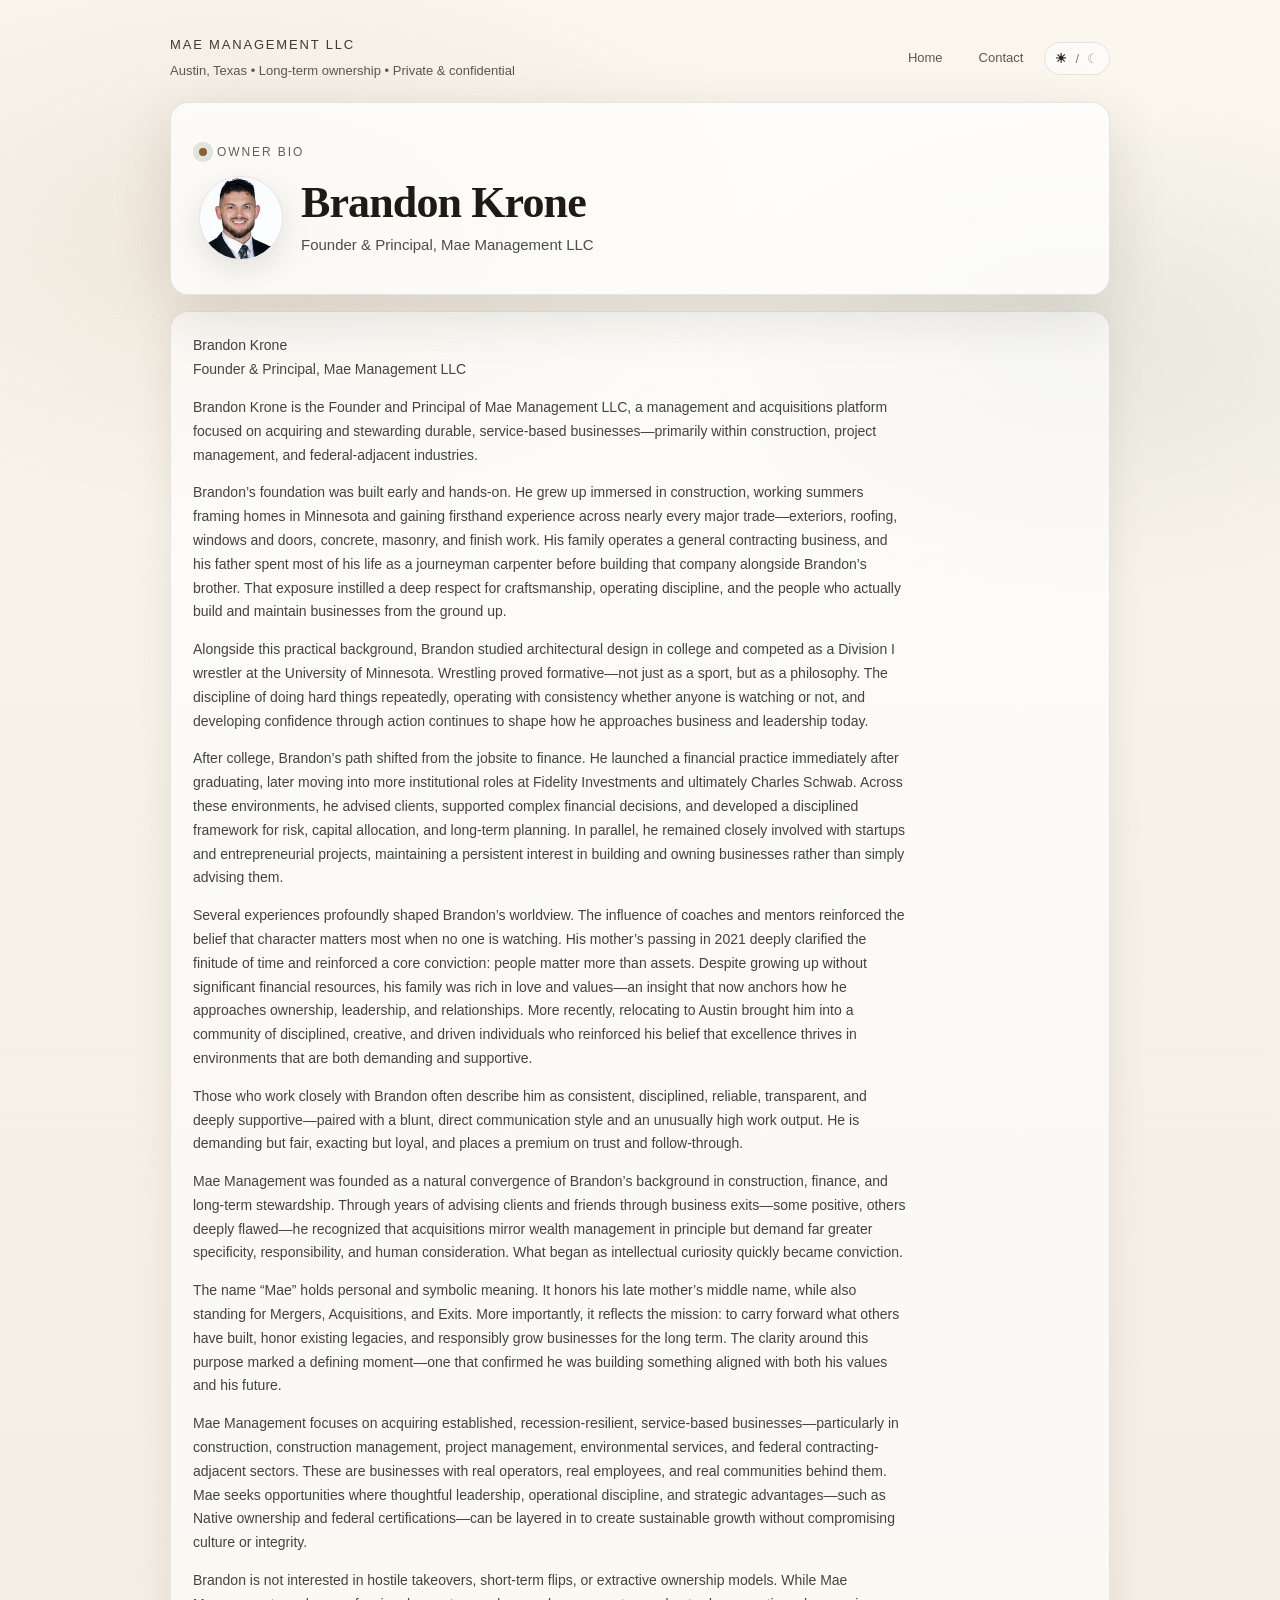
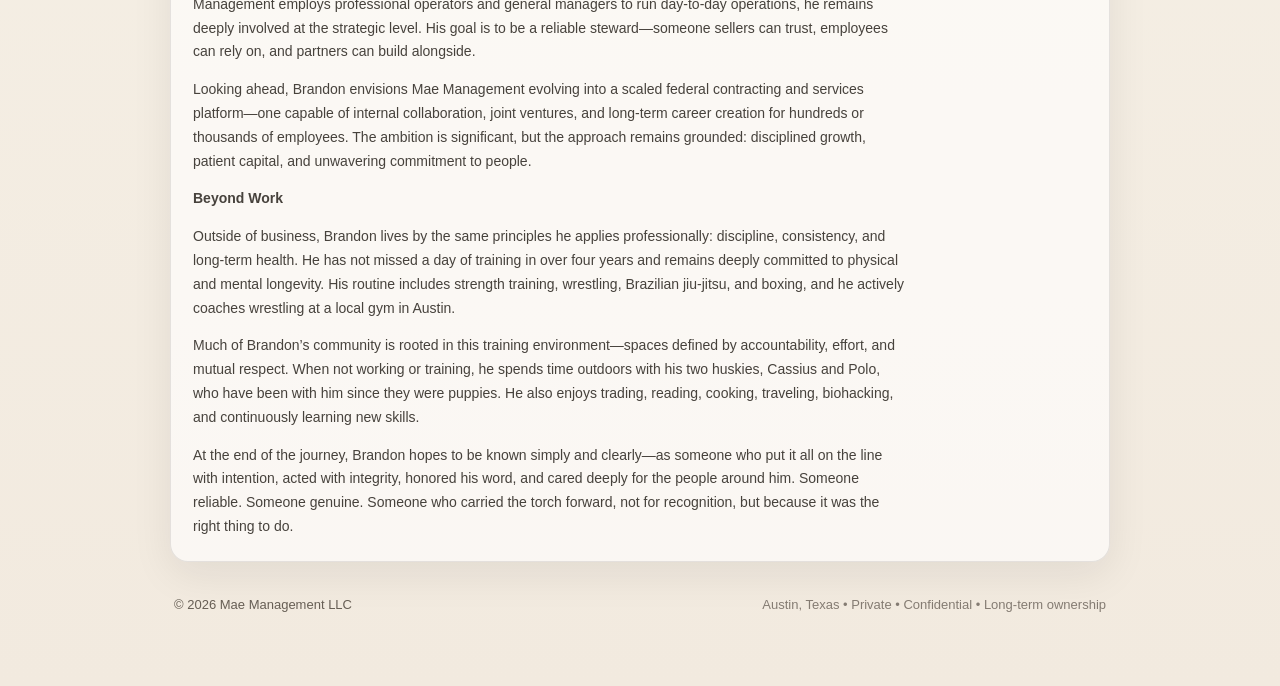
==== brandon-krone.html @ 358eb586 "Update brandon-krone.html" ====
<!DOCTYPE html>
<html lang="en" data-theme="light">
<head>
  <meta charset="UTF-8" />
  <meta name="viewport" content="width=device-width, initial-scale=1.0" />
  <title>Brandon Krone — Mae Management LLC</title>

  <style>
    :root{
      /* LIGHT (default) */
      --bg: #f6f1e7;           /* warm cream */
      --ink: #1f1a14;          /* deep brown-black */
      --muted: #5f564d;        /* taupe */
      --card: rgba(255,255,255,.74);
      --line: rgba(31,26,20,.10);
      --accent: #8b5e34;       /* clay */
      --accent2:#6b4b2a;       /* darker clay */
      --accent3:#4f6f5b;       /* sage */
      --shadow: 0 18px 60px rgba(31,26,20,.12);
      --radius: 18px;
      --max: 980px;

      --navHoverBg: rgba(255,255,255,.45);
      --btnBg: rgba(255,255,255,.55);
      --dotRing: rgba(79,111,91,.16);
      --heroTexture1: rgba(31,26,20,.06);
      --heroTexture2: rgba(31,26,20,.05);
      --bodyGradTop: #fbf7ef;
      --bodyGradBottom: #f2eadf;
    }

    /* DARK THEME */
    [data-theme="dark"]{
      --bg: #0f1110;
      --ink: rgba(245,240,232,.92);
      --muted: rgba(245,240,232,.70);

      --card: rgba(26,24,22,.78);
      --line: rgba(245,240,232,.14);

      --accent: #c28a56;
      --accent2:#b87a43;
      --accent3:#79a187;
      --shadow: 0 18px 70px rgba(0,0,0,.55);

      --navHoverBg: rgba(255,255,255,.06);
      --btnBg: rgba(255,255,255,.06);
      --dotRing: rgba(121,161,135,.16);

      --heroTexture1: rgba(245,240,232,.05);
      --heroTexture2: rgba(245,240,232,.04);

      --bodyGradTop: #121312;
      --bodyGradBottom: #0b0c0b;
    }

    *{ box-sizing:border-box; }
    html{ scroll-behavior:smooth; }

    body{
      margin:0;
      font-family: ui-serif, Georgia, "Times New Roman", Times, serif;
      color: var(--ink);
      background:
        radial-gradient(900px 500px at 20% 10%, rgba(139,94,52,.10), transparent 60%),
        radial-gradient(700px 420px at 85% 15%, rgba(79,111,91,.10), transparent 60%),
        radial-gradient(900px 520px at 50% 120%, rgba(31,26,20,.08), transparent 60%),
        linear-gradient(180deg, var(--bodyGradTop) 0%, var(--bg) 40%, var(--bodyGradBottom) 100%);
      line-height:1.7;
      -webkit-font-smoothing: antialiased;
      text-rendering: optimizeLegibility;
    }

    a{ color: var(--accent2); text-decoration:none; }
    a:hover{ text-decoration:underline; }

    .wrap{
      max-width: var(--max);
      margin: 0 auto;
      padding: 34px 20px 70px;
    }

    .topbar{
      display:flex;
      align-items:center;
      justify-content:space-between;
      gap:14px;
      flex-wrap:wrap;
      margin-bottom: 20px;
    }

    .mark{
      display:flex;
      flex-direction:column;
      gap:4px;
    }

    .mark .name{
      font-family: ui-sans-serif, -apple-system, BlinkMacSystemFont, "Segoe UI", Roboto, Arial, sans-serif;
      font-size: 13px;
      letter-spacing: .14em;
      text-transform: uppercase;
      color: rgba(31,26,20,.85);
    }
    [data-theme="dark"] .mark .name{
      color: rgba(245,240,232,.88);
    }

    .mark .sub{
      font-family: ui-sans-serif, -apple-system, BlinkMacSystemFont, "Segoe UI", Roboto, Arial, sans-serif;
      font-size: 13px;
      color: var(--muted);
    }

    .rightControls{
      display:flex;
      align-items:center;
      gap:10px;
      flex-wrap:wrap;
    }

    nav{
      display:flex;
      gap:14px;
      flex-wrap:wrap;
      font-family: ui-sans-serif, -apple-system, BlinkMacSystemFont, "Segoe UI", Roboto, Arial, sans-serif;
      font-size: 13px;
      color: var(--muted);
    }
    nav a{
      color: var(--muted);
      padding: 8px 10px;
      border-radius: 999px;
      border: 1px solid transparent;
    }
    nav a:hover{
      color: var(--ink);
      border-color: var(--line);
      text-decoration:none;
      background: var(--navHoverBg);
    }

    .themeToggle{
      font-family: ui-sans-serif, -apple-system, BlinkMacSystemFont, "Segoe UI", Roboto, Arial, sans-serif;
      display:inline-flex;
      align-items:center;
      justify-content:center;
      gap:8px;
      padding: 8px 10px;
      border-radius: 999px;
      border: 1px solid var(--line);
      background: var(--btnBg);
      color: var(--ink);
      font-size: 13px;
      cursor: pointer;
      user-select:none;
    }
    .themeToggle:hover{
      border-color: rgba(79,111,91,.35);
      text-decoration:none;
    }
    .themeToggle span{ transition: opacity .15s ease, font-weight .15s ease; }
    .themeToggle .active{ opacity:.95; font-weight:700; }
    .themeToggle .inactive{ opacity:.35; font-weight:400; }

    .hero{
      border: 1px solid var(--line);
      border-radius: var(--radius);
      background: var(--card);
      box-shadow: var(--shadow);
      padding: 34px 28px;
      position:relative;
      overflow:hidden;
    }

    .hero:before{
      content:"";
      position:absolute;
      inset:-2px;
      background:
        radial-gradient(2px 2px at 10% 20%, rgba(31,26,20,.06) 40%, transparent 41%),
        radial-gradient(2px 2px at 30% 70%, rgba(31,26,20,.05) 40%, transparent 41%),
        radial-gradient(2px 2px at 65% 30%, rgba(31,26,20,.05) 40%, transparent 41%),
        radial-gradient(2px 2px at 85% 60%, rgba(31,26,20,.05) 40%, transparent 41%);
      opacity:.65;
      pointer-events:none;
    }
    [data-theme="dark"] .hero:before{
      background:
        radial-gradient(2px 2px at 10% 20%, rgba(245,240,232,.05) 40%, transparent 41%),
        radial-gradient(2px 2px at 30% 70%, rgba(245,240,232,.04) 40%, transparent 41%),
        radial-gradient(2px 2px at 65% 30%, rgba(245,240,232,.04) 40%, transparent 41%),
        radial-gradient(2px 2px at 85% 60%, rgba(245,240,232,.04) 40%, transparent 41%);
    }

    .kicker{
      position:relative;
      display:inline-flex;
      align-items:center;
      gap:10px;
      font-family: ui-sans-serif, -apple-system, BlinkMacSystemFont, "Segoe UI", Roboto, Arial, sans-serif;
      font-size: 12px;
      letter-spacing: .16em;
      text-transform: uppercase;
      color: rgba(95,86,77,.95);
      margin-bottom: 14px;
    }
    [data-theme="dark"] .kicker{ color: rgba(245,240,232,.72); }

    .dot{
      width: 8px; height: 8px;
      border-radius: 50%;
      background: var(--accent);
      box-shadow: 0 0 0 6px var(--dotRing);
    }

    h1{
      position:relative;
      margin: 0 0 10px;
      font-size: clamp(30px, 3.6vw, 44px);
      line-height: 1.08;
      letter-spacing: -0.02em;
    }

    .lead{
      position:relative;
      margin: 0;
      font-family: ui-sans-serif, -apple-system, BlinkMacSystemFont, "Segoe UI", Roboto, Arial, sans-serif;
      color: rgba(31,26,20,.78);
      font-size: 15px;
      max-width: 88ch;
    }
    [data-theme="dark"] .lead{ color: rgba(245,240,232,.78); }

    .content{
      margin-top: 16px;
      border: 1px solid var(--line);
      border-radius: var(--radius);
      background: rgba(255,255,255,.62);
      box-shadow: 0 12px 40px rgba(31,26,20,.08);
      padding: 22px;
    }
    [data-theme="dark"] .content{
      background: rgba(26,24,22,.70);
      box-shadow: 0 12px 44px rgba(0,0,0,.40);
    }

    .content p{
      margin: 0 0 14px;
      font-family: ui-sans-serif, -apple-system, BlinkMacSystemFont, "Segoe UI", Roboto, Arial, sans-serif;
      color: rgba(31,26,20,.82);
      font-size: 14px;
      max-width: 92ch;
    }
    [data-theme="dark"] .content p{ color: rgba(245,240,232,.82); }
    .content p:last-child{ margin-bottom: 0; }

    footer{
      margin-top: 18px;
      padding: 14px 4px 0;
      display:flex;
      justify-content:space-between;
      gap:12px;
      flex-wrap:wrap;
      font-family: ui-sans-serif, -apple-system, BlinkMacSystemFont, "Segoe UI", Roboto, Arial, sans-serif;
      font-size: 13px;
      color: rgba(95,86,77,.95);
    }
    [data-theme="dark"] footer{ color: rgba(245,240,232,.70); }
    .fine{ color: rgba(95,86,77,.75); }
    [data-theme="dark"] .fine{ color: rgba(245,240,232,.55); }
  </style>
</head>

<body>
  <div class="wrap">

    <div class="topbar">
      <div class="mark">
        <div class="name">Mae Management LLC</div>
        <div class="sub">Austin, Texas • Long-term ownership • Private & confidential</div>
      </div>

      <div class="rightControls">
        <nav>
          <a href="index.html">Home</a>
          <a href="index.html#contact">Contact</a>
        </nav>

        <button class="themeToggle" type="button" onclick="toggleTheme()" aria-label="Toggle day and night mode">
          <span id="iconLight">☀︎</span>
          <span style="opacity:.55;">/</span>
          <span id="iconDark">☾</span>
        </button>
      </div>
    </div>

    <section class="hero">
      <div class="kicker"><span class="dot"></span> Owner bio</div>

      <div style="position:relative; display:flex; gap:18px; align-items:center; flex-wrap:wrap;">
        <img
          src="1e3a8cb2bf922aa1b9f3f852b8ec0b2c32a469580d44b8798b9c80ca31c502ff.jpeg"
          alt="Brandon Krone"
          style="
            width:84px;
            height:84px;
            border-radius:50%;
            object-fit:cover;
            border: 1px solid var(--line);
            box-shadow: 0 10px 30px rgba(31,26,20,.10);
            flex-shrink:0;
          "
        />

        <div style="min-width:220px;">
          <h1 style="margin:0 0 6px;">Brandon Krone</h1>
          <p class="lead" style="margin:0;">Founder & Principal, Mae Management LLC</p>
        </div>
      </div>
    </section>

    <section class="content">
      <!-- EXACT TEXT BELOW (no rewrites) -->
      <p>Brandon Krone<br/>
      Founder & Principal, Mae Management LLC</p>

      <p>Brandon Krone is the Founder and Principal of Mae Management LLC, a management and acquisitions platform focused on acquiring and stewarding durable, service-based businesses—primarily within construction, project management, and federal-adjacent industries.</p>

      <p>Brandon’s foundation was built early and hands-on. He grew up immersed in construction, working summers framing homes in Minnesota and gaining firsthand experience across nearly every major trade—exteriors, roofing, windows and doors, concrete, masonry, and finish work. His family operates a general contracting business, and his father spent most of his life as a journeyman carpenter before building that company alongside Brandon’s brother. That exposure instilled a deep respect for craftsmanship, operating discipline, and the people who actually build and maintain businesses from the ground up.</p>

      <p>Alongside this practical background, Brandon studied architectural design in college and competed as a Division I wrestler at the University of Minnesota. Wrestling proved formative—not just as a sport, but as a philosophy. The discipline of doing hard things repeatedly, operating with consistency whether anyone is watching or not, and developing confidence through action continues to shape how he approaches business and leadership today.</p>

      <p>After college, Brandon’s path shifted from the jobsite to finance. He launched a financial practice immediately after graduating, later moving into more institutional roles at Fidelity Investments and ultimately Charles Schwab. Across these environments, he advised clients, supported complex financial decisions, and developed a disciplined framework for risk, capital allocation, and long-term planning. In parallel, he remained closely involved with startups and entrepreneurial projects, maintaining a persistent interest in building and owning businesses rather than simply advising them.</p>

      <p>Several experiences profoundly shaped Brandon’s worldview. The influence of coaches and mentors reinforced the belief that character matters most when no one is watching. His mother’s passing in 2021 deeply clarified the finitude of time and reinforced a core conviction: people matter more than assets. Despite growing up without significant financial resources, his family was rich in love and values—an insight that now anchors how he approaches ownership, leadership, and relationships. More recently, relocating to Austin brought him into a community of disciplined, creative, and driven individuals who reinforced his belief that excellence thrives in environments that are both demanding and supportive.</p>

      <p>Those who work closely with Brandon often describe him as consistent, disciplined, reliable, transparent, and deeply supportive—paired with a blunt, direct communication style and an unusually high work output. He is demanding but fair, exacting but loyal, and places a premium on trust and follow-through.</p>

      <p>Mae Management was founded as a natural convergence of Brandon’s background in construction, finance, and long-term stewardship. Through years of advising clients and friends through business exits—some positive, others deeply flawed—he recognized that acquisitions mirror wealth management in principle but demand far greater specificity, responsibility, and human consideration. What began as intellectual curiosity quickly became conviction.</p>

      <p>The name “Mae” holds personal and symbolic meaning. It honors his late mother’s middle name, while also standing for Mergers, Acquisitions, and Exits. More importantly, it reflects the mission: to carry forward what others have built, honor existing legacies, and responsibly grow businesses for the long term. The clarity around this purpose marked a defining moment—one that confirmed he was building something aligned with both his values and his future.</p>

      <p>Mae Management focuses on acquiring established, recession-resilient, service-based businesses—particularly in construction, construction management, project management, environmental services, and federal contracting-adjacent sectors. These are businesses with real operators, real employees, and real communities behind them. Mae seeks opportunities where thoughtful leadership, operational discipline, and strategic advantages—such as Native ownership and federal certifications—can be layered in to create sustainable growth without compromising culture or integrity.</p>

      <p>Brandon is not interested in hostile takeovers, short-term flips, or extractive ownership models. While Mae Management employs professional operators and general managers to run day-to-day operations, he remains deeply involved at the strategic level. His goal is to be a reliable steward—someone sellers can trust, employees can rely on, and partners can build alongside.</p>

      <p>Looking ahead, Brandon envisions Mae Management evolving into a scaled federal contracting and services platform—one capable of internal collaboration, joint ventures, and long-term career creation for hundreds or thousands of employees. The ambition is significant, but the approach remains grounded: disciplined growth, patient capital, and unwavering commitment to people.</p>

      <p><strong>Beyond Work</strong></p>

      <p>Outside of business, Brandon lives by the same principles he applies professionally: discipline, consistency, and long-term health. He has not missed a day of training in over four years and remains deeply committed to physical and mental longevity. His routine includes strength training, wrestling, Brazilian jiu-jitsu, and boxing, and he actively coaches wrestling at a local gym in Austin.</p>

      <p>Much of Brandon’s community is rooted in this training environment—spaces defined by accountability, effort, and mutual respect. When not working or training, he spends time outdoors with his two huskies, Cassius and Polo, who have been with him since they were puppies. He also enjoys trading, reading, cooking, traveling, biohacking, and continuously learning new skills.</p>

      <p>At the end of the journey, Brandon hopes to be known simply and clearly—as someone who put it all on the line with intention, acted with integrity, honored his word, and cared deeply for the people around him. Someone reliable. Someone genuine. Someone who carried the torch forward, not for recognition, but because it was the right thing to do.</p>
      <!-- END EXACT TEXT -->
    </section>

    <footer>
      <div>© <span id="year"></span> Mae Management LLC</div>
      <div class="fine">Austin, Texas • Private • Confidential • Long-term ownership</div>
    </footer>

  </div>

  <script>
    document.getElementById("year").textContent = new Date().getFullYear();

    const root = document.documentElement;
    const iconLight = document.getElementById("iconLight");
    const iconDark  = document.getElementById("iconDark");

    function setActiveIcons(theme){
      if(theme === "dark"){
        iconDark.className = "active";
        iconLight.className = "inactive";
      } else {
        iconLight.className = "active";
        iconDark.className = "inactive";
      }
    }

    function applyTheme(theme){
      root.setAttribute("data-theme", theme);
      setActiveIcons(theme);
    }

    function toggleTheme(){
      const current = root.getAttribute("data-theme") || "light";
      const next = (current === "dark") ? "light" : "dark";
      applyTheme(next);
      localStorage.setItem("theme", next);
    }

    (function initTheme(){
      const saved = localStorage.getItem("theme");
      if (saved){
        applyTheme(saved);
        return;
      }
      const prefersDark = window.matchMedia &&
        window.matchMedia("(prefers-color-scheme: dark)").matches;
      applyTheme(prefersDark ? "dark" : "light");
    })();
  </script>
</body>
</html>
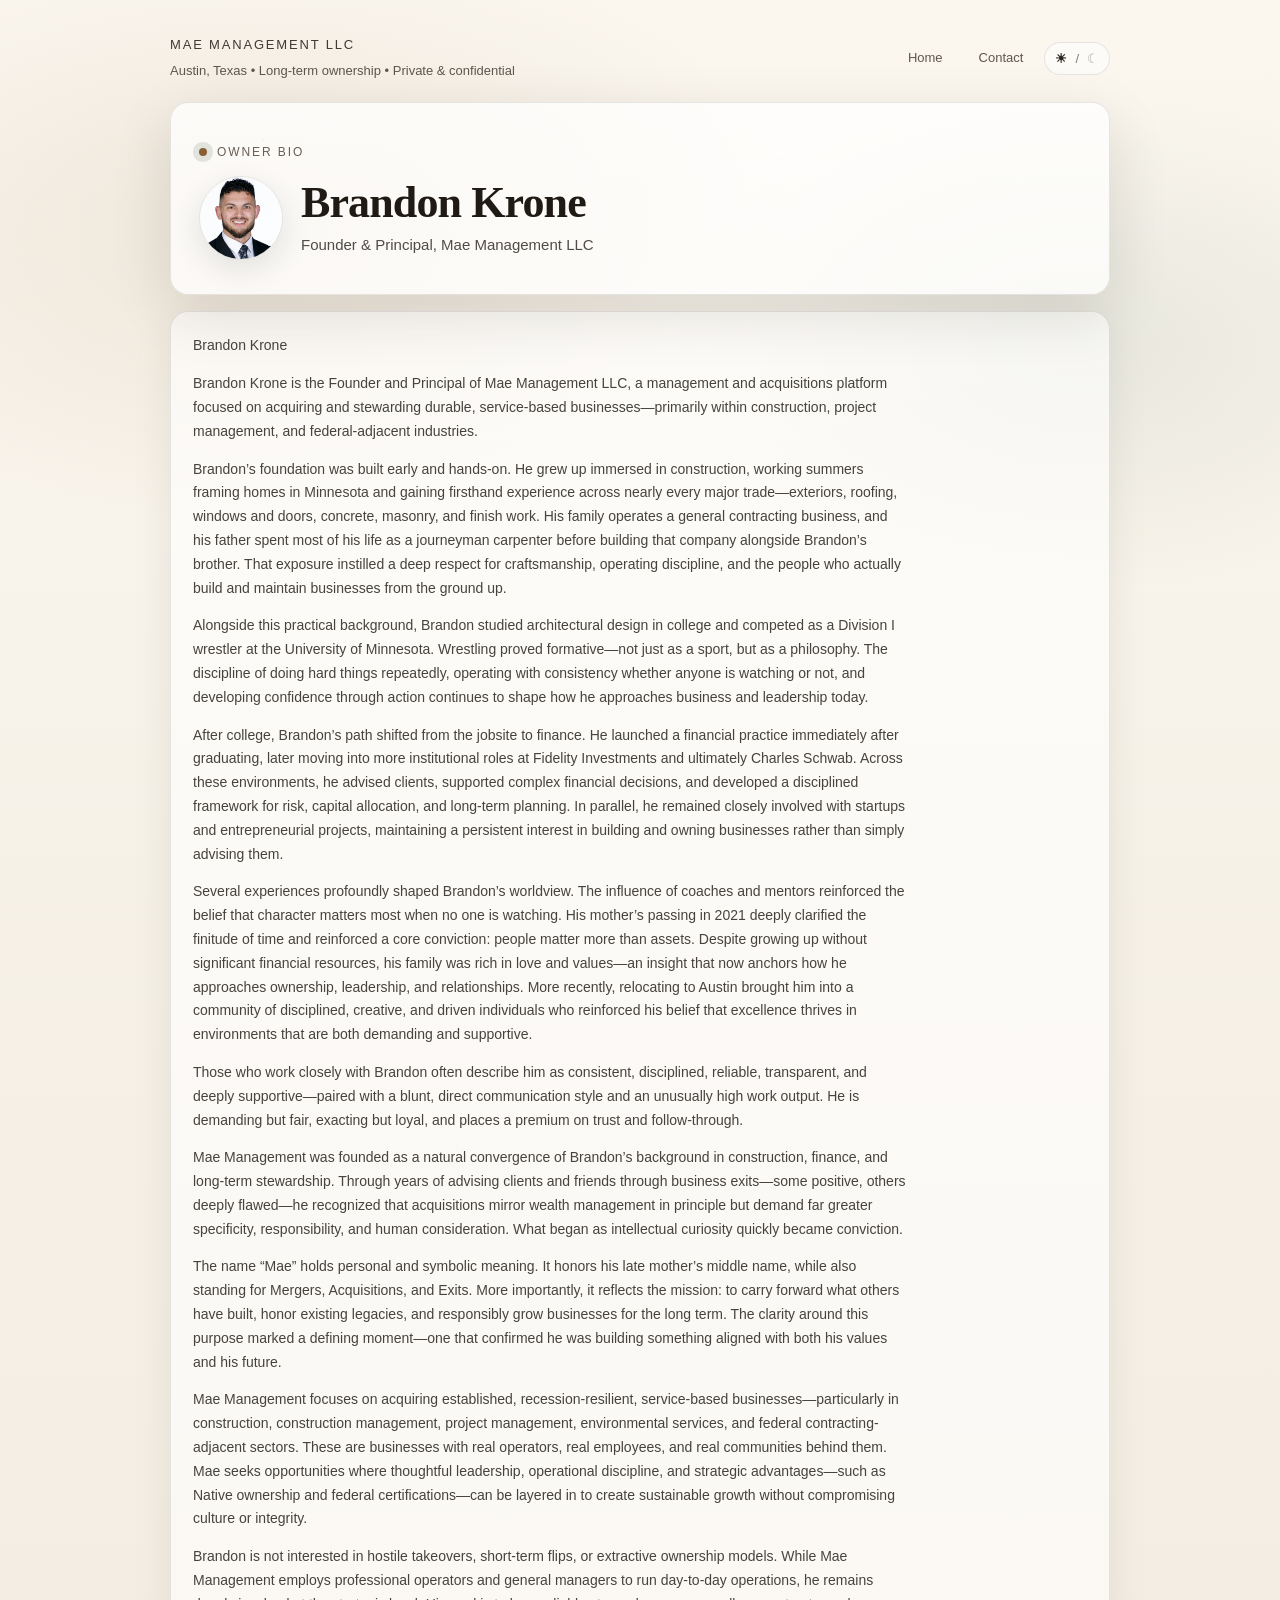
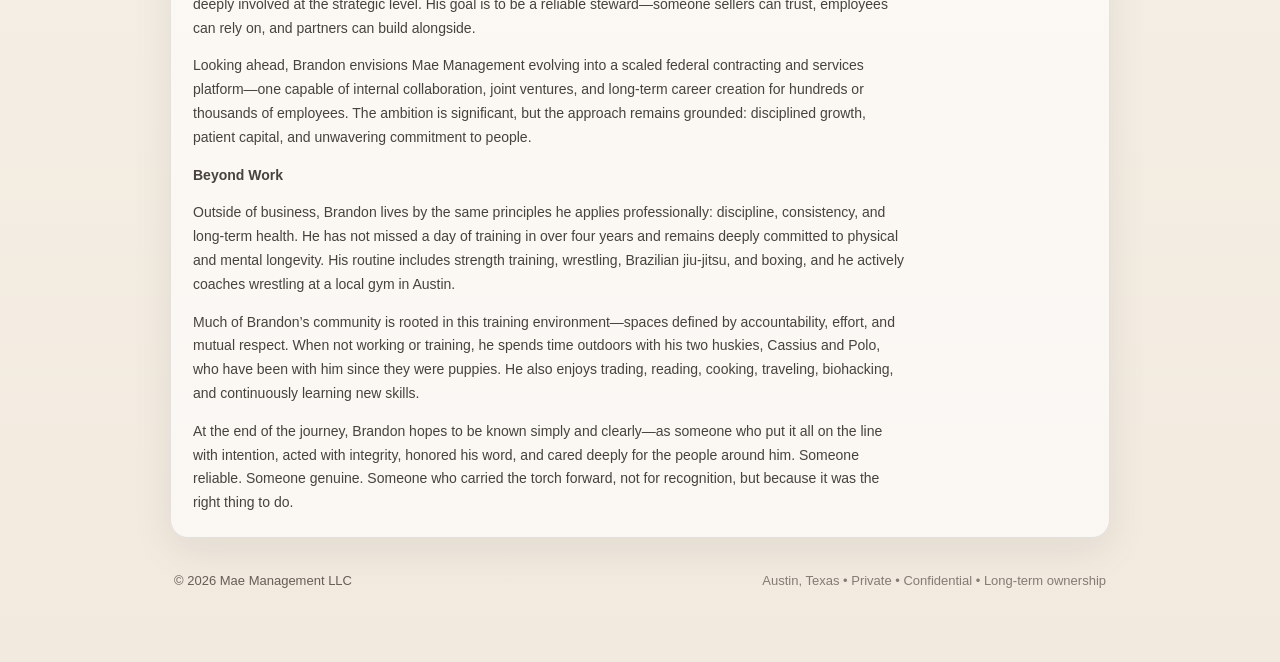
==== commit 7b19f335: "Update brandon-krone.html" ====
--- a/brandon-krone.html
+++ b/brandon-krone.html
@@ -323,7 +323,6 @@
     <section class="content">
       <!-- EXACT TEXT BELOW (no rewrites) -->
       <p>Brandon Krone<br/>
-      Founder & Principal, Mae Management LLC</p>
 
       <p>Brandon Krone is the Founder and Principal of Mae Management LLC, a management and acquisitions platform focused on acquiring and stewarding durable, service-based businesses—primarily within construction, project management, and federal-adjacent industries.</p>
 
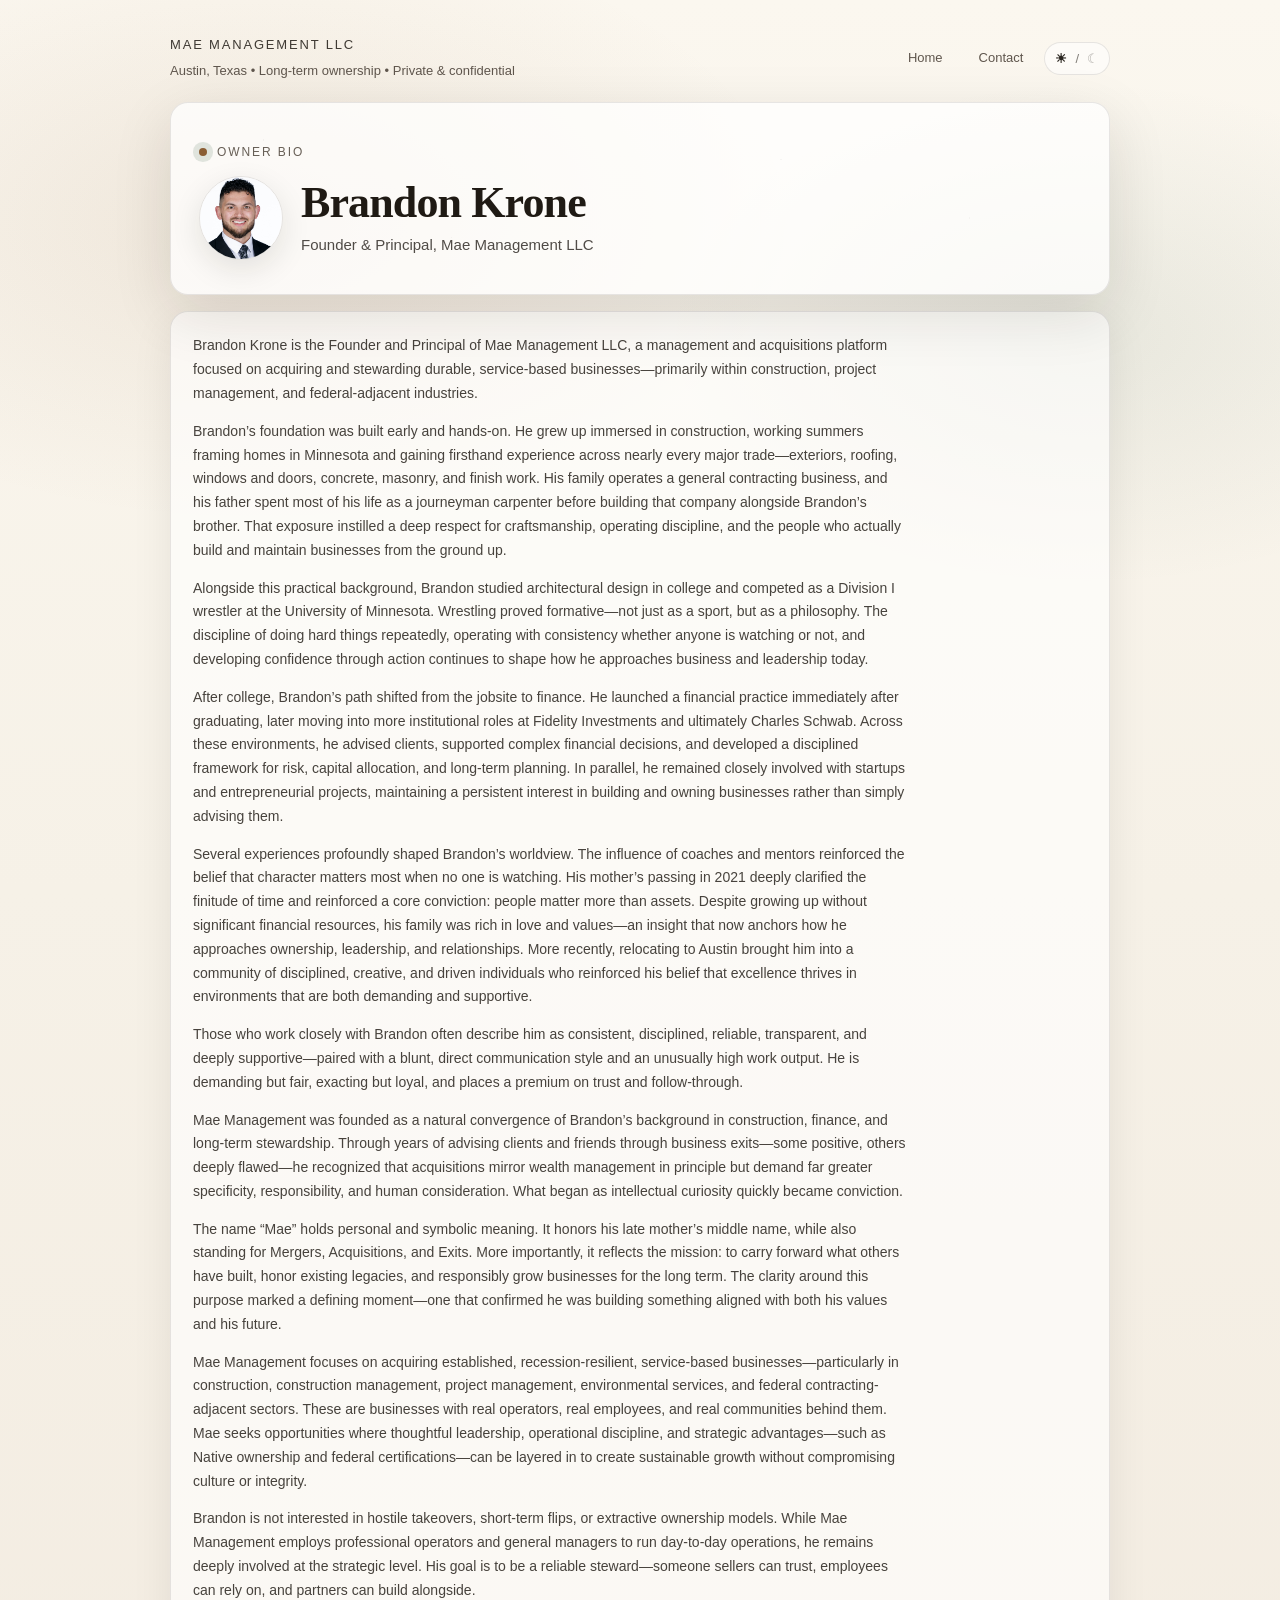
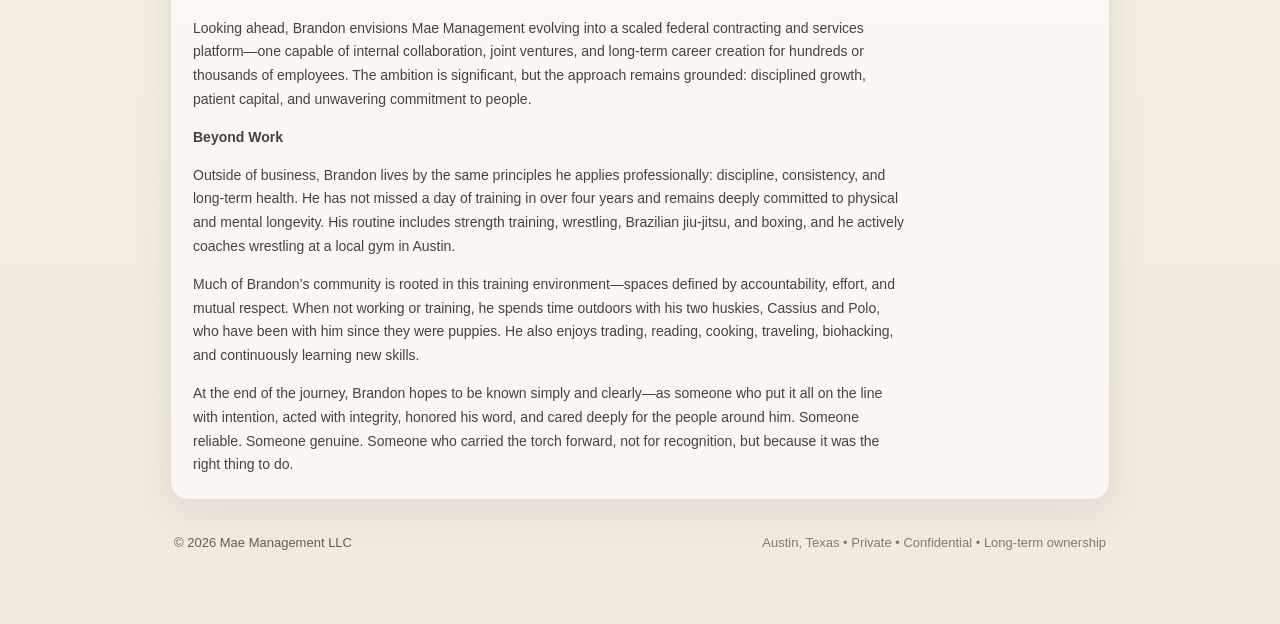
==== commit 97653596: "Update brandon-krone.html" ====
--- a/brandon-krone.html
+++ b/brandon-krone.html
@@ -322,8 +322,6 @@
 
     <section class="content">
       <!-- EXACT TEXT BELOW (no rewrites) -->
-      <p>Brandon Krone<br/>
-
       <p>Brandon Krone is the Founder and Principal of Mae Management LLC, a management and acquisitions platform focused on acquiring and stewarding durable, service-based businesses—primarily within construction, project management, and federal-adjacent industries.</p>
 
       <p>Brandon’s foundation was built early and hands-on. He grew up immersed in construction, working summers framing homes in Minnesota and gaining firsthand experience across nearly every major trade—exteriors, roofing, windows and doors, concrete, masonry, and finish work. His family operates a general contracting business, and his father spent most of his life as a journeyman carpenter before building that company alongside Brandon’s brother. That exposure instilled a deep respect for craftsmanship, operating discipline, and the people who actually build and maintain businesses from the ground up.</p>
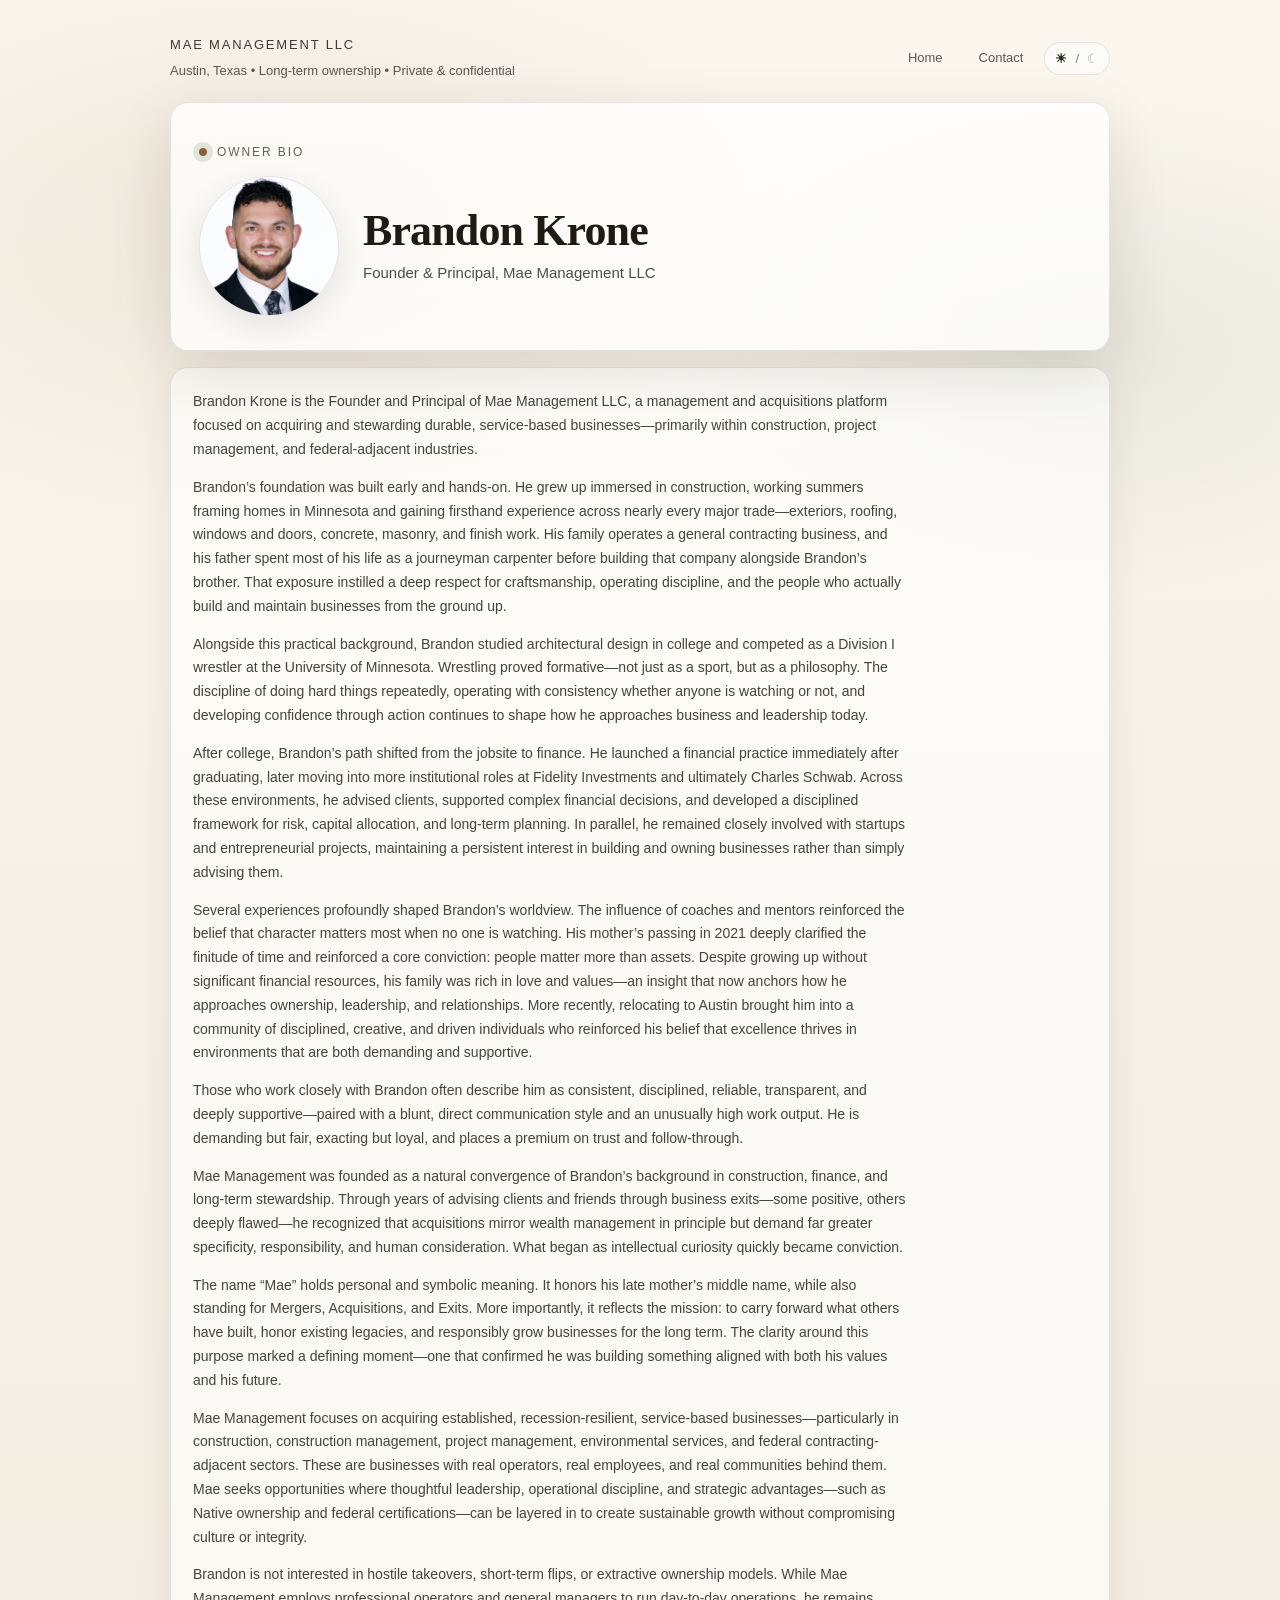
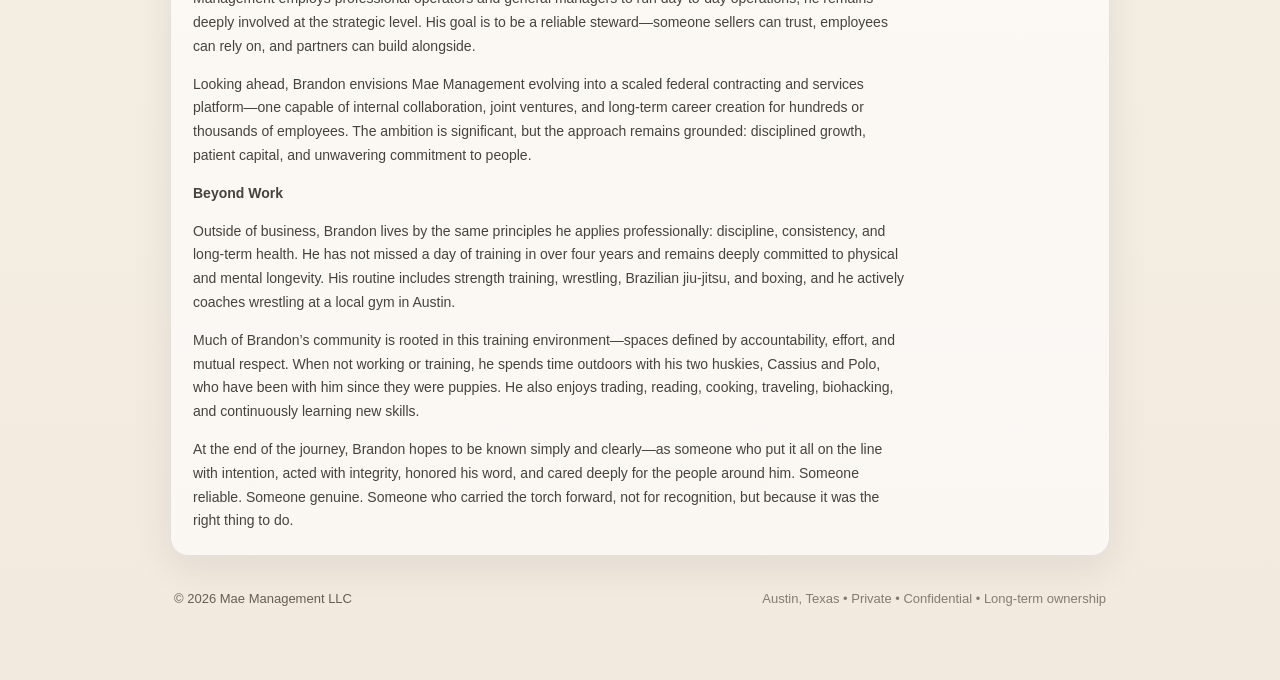
==== commit 417692d2: "Update brandon-krone.html" ====
--- a/brandon-krone.html
+++ b/brandon-krone.html
@@ -298,13 +298,13 @@
     <section class="hero">
       <div class="kicker"><span class="dot"></span> Owner bio</div>
 
-      <div style="position:relative; display:flex; gap:18px; align-items:center; flex-wrap:wrap;">
+      <div style="position:relative; display:flex; gap:24px; align-items:center; flex-wrap:wrap;">
         <img
           src="1e3a8cb2bf922aa1b9f3f852b8ec0b2c32a469580d44b8798b9c80ca31c502ff.jpeg"
           alt="Brandon Krone"
           style="
-            width:84px;
-            height:84px;
+               width:140px;
+    height:140px;
             border-radius:50%;
             object-fit:cover;
             border: 1px solid var(--line);
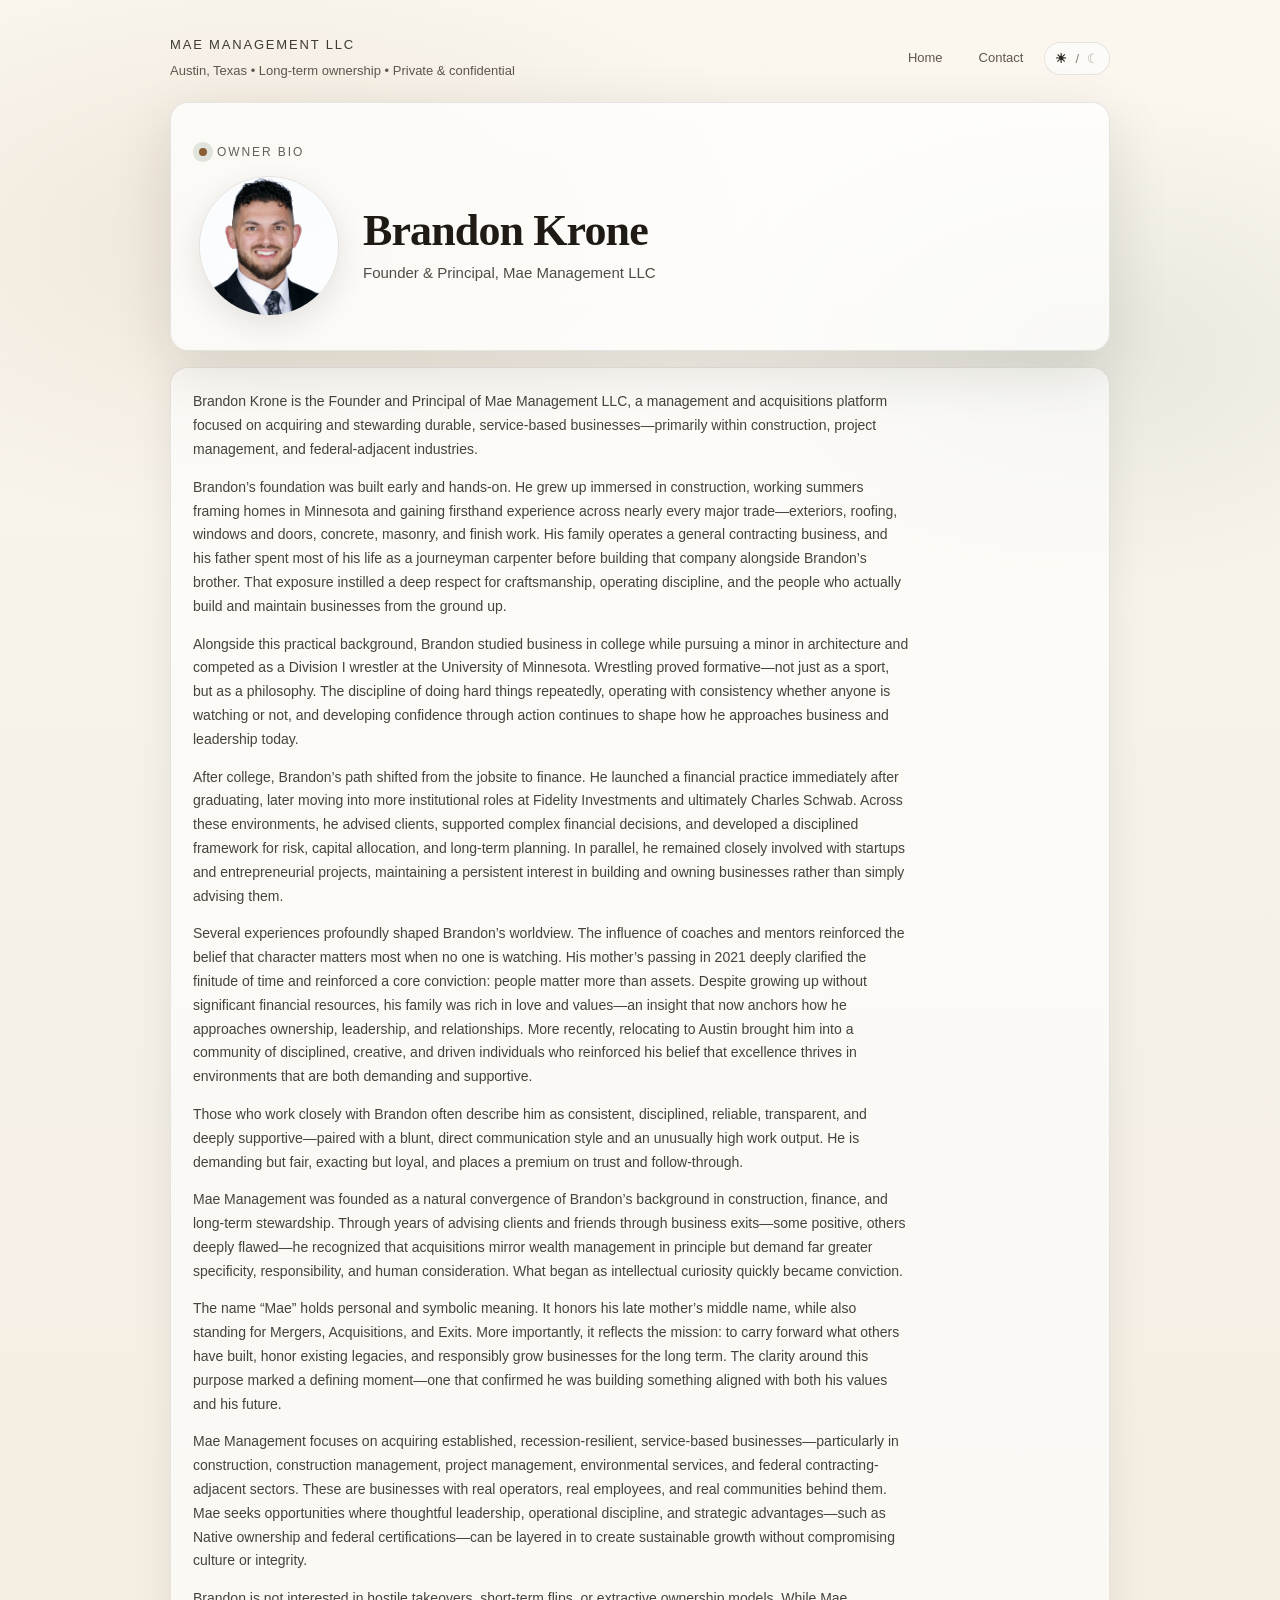
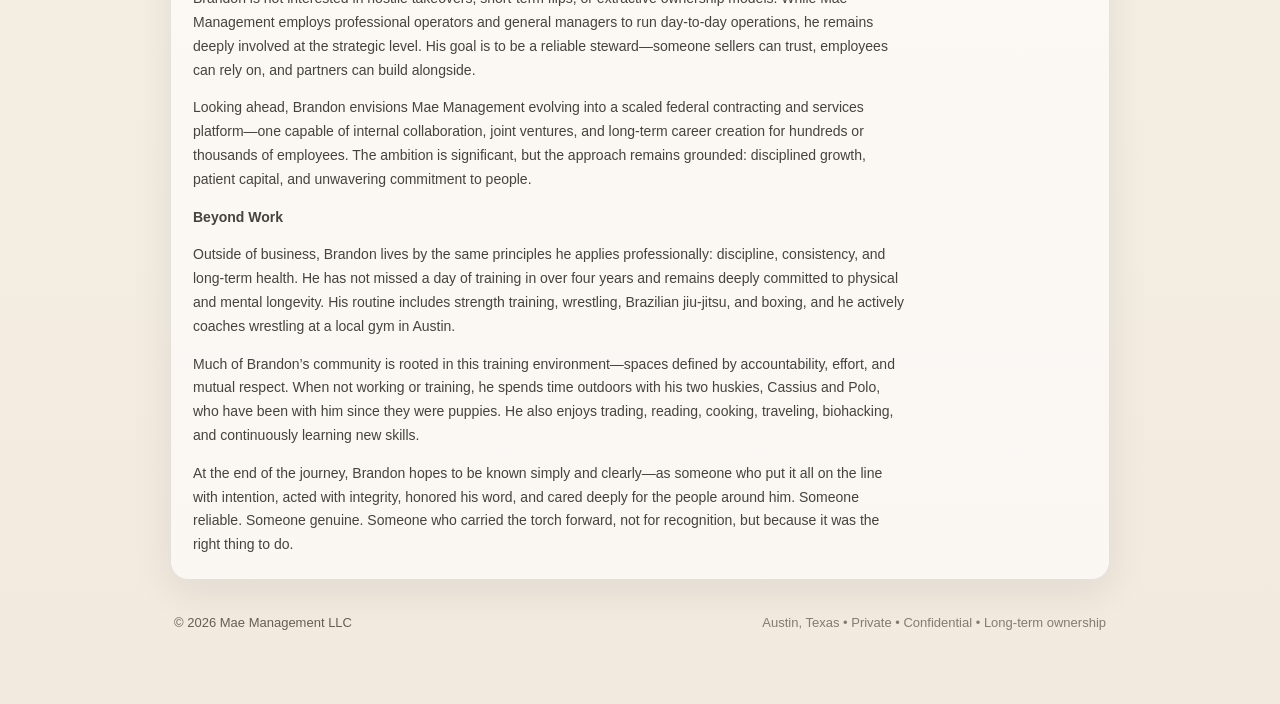
==== commit a1cf8b2b: "Update brandon-krone.html" ====
--- a/brandon-krone.html
+++ b/brandon-krone.html
@@ -326,7 +326,7 @@
 
       <p>Brandon’s foundation was built early and hands-on. He grew up immersed in construction, working summers framing homes in Minnesota and gaining firsthand experience across nearly every major trade—exteriors, roofing, windows and doors, concrete, masonry, and finish work. His family operates a general contracting business, and his father spent most of his life as a journeyman carpenter before building that company alongside Brandon’s brother. That exposure instilled a deep respect for craftsmanship, operating discipline, and the people who actually build and maintain businesses from the ground up.</p>
 
-      <p>Alongside this practical background, Brandon studied architectural design in college and competed as a Division I wrestler at the University of Minnesota. Wrestling proved formative—not just as a sport, but as a philosophy. The discipline of doing hard things repeatedly, operating with consistency whether anyone is watching or not, and developing confidence through action continues to shape how he approaches business and leadership today.</p>
+      <p>Alongside this practical background, Brandon studied business in college while pursuing a minor in architecture and competed as a Division I wrestler at the University of Minnesota. Wrestling proved formative—not just as a sport, but as a philosophy. The discipline of doing hard things repeatedly, operating with consistency whether anyone is watching or not, and developing confidence through action continues to shape how he approaches business and leadership today.</p>
 
       <p>After college, Brandon’s path shifted from the jobsite to finance. He launched a financial practice immediately after graduating, later moving into more institutional roles at Fidelity Investments and ultimately Charles Schwab. Across these environments, he advised clients, supported complex financial decisions, and developed a disciplined framework for risk, capital allocation, and long-term planning. In parallel, he remained closely involved with startups and entrepreneurial projects, maintaining a persistent interest in building and owning businesses rather than simply advising them.</p>
 
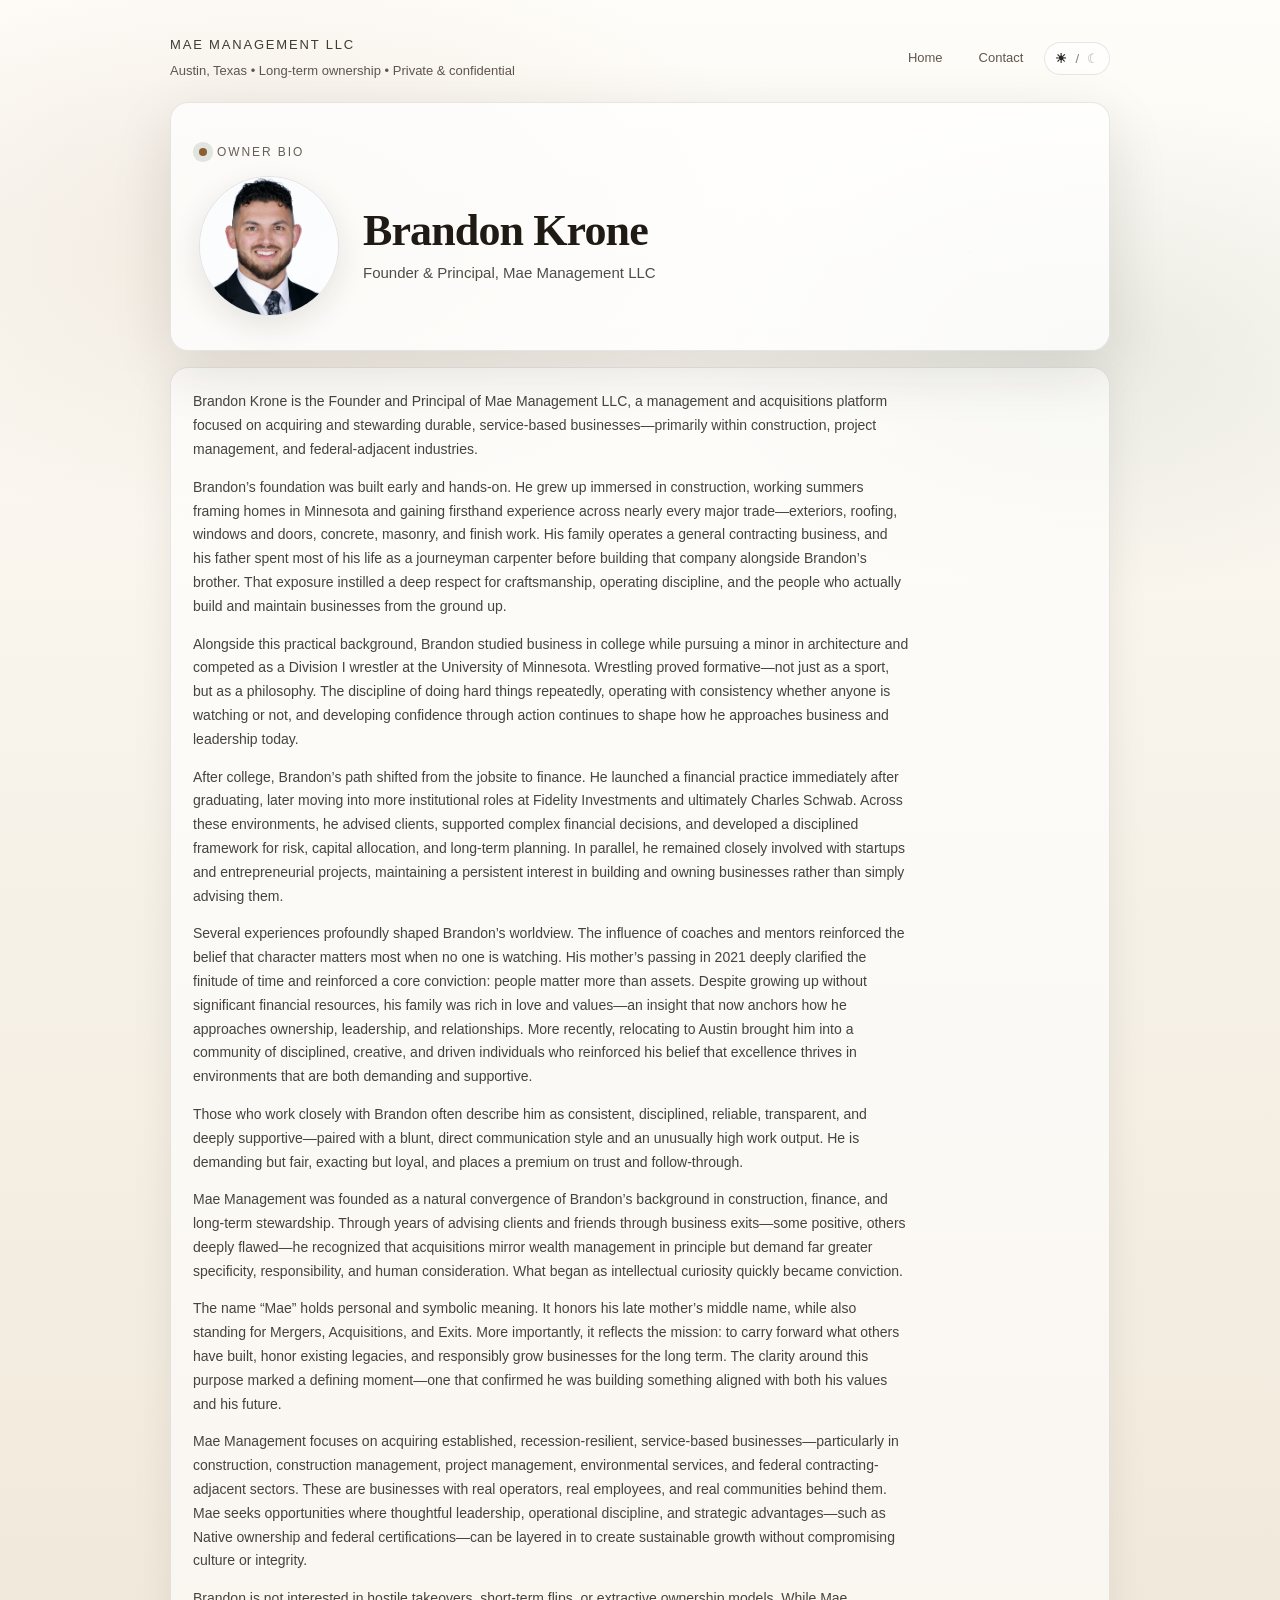
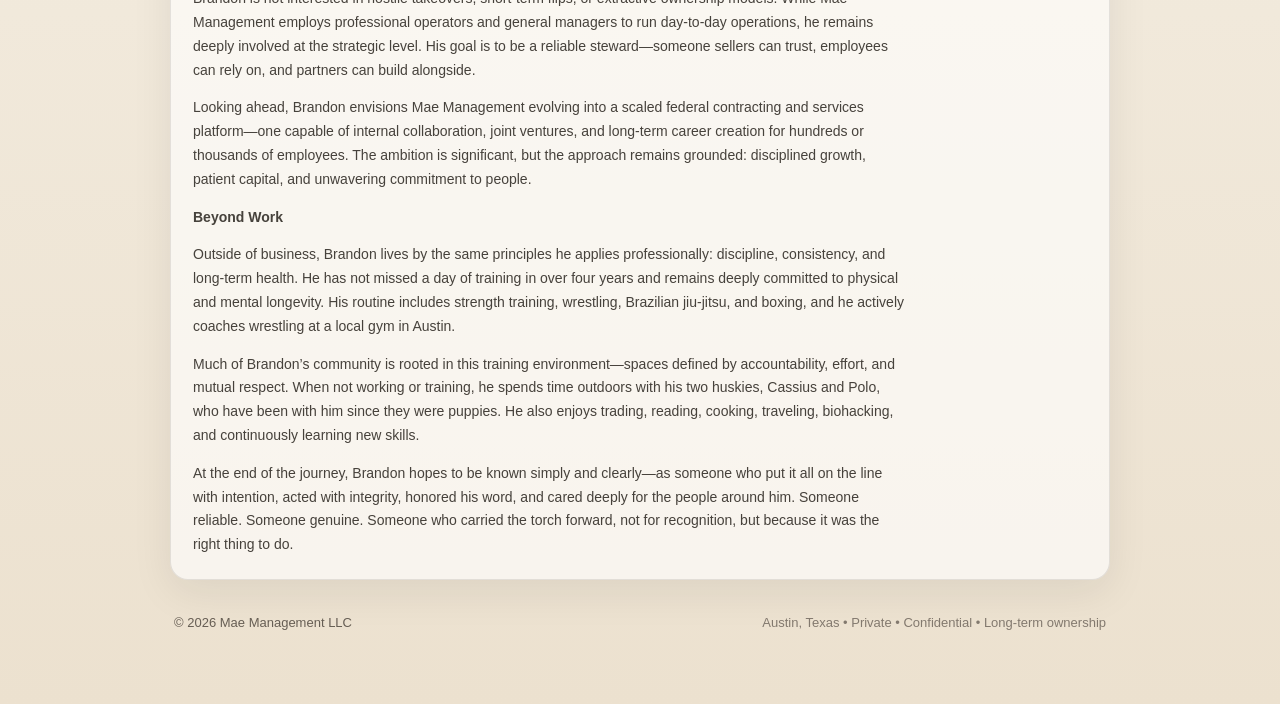
==== commit 7038c3d7: "Bio page: warm brown page gradient (cream/tan inverse in light) for site cohesion" ====
--- a/brandon-krone.html
+++ b/brandon-krone.html
@@ -25,8 +25,8 @@
       --dotRing: rgba(79,111,91,.16);
       --heroTexture1: rgba(31,26,20,.06);
       --heroTexture2: rgba(31,26,20,.05);
-      --bodyGradTop: #fbf7ef;
-      --bodyGradBottom: #f2eadf;
+      --bodyGradTop: #fffdf9;
+      --bodyGradBottom: #ece1cf;
     }
 
     /* DARK THEME */
@@ -50,8 +50,8 @@
       --heroTexture1: rgba(245,240,232,.05);
       --heroTexture2: rgba(245,240,232,.04);
 
-      --bodyGradTop: #121312;
-      --bodyGradBottom: #0b0c0b;
+      --bodyGradTop: #241f1b;
+      --bodyGradBottom: #2a2018;
     }
 
     *{ box-sizing:border-box; }
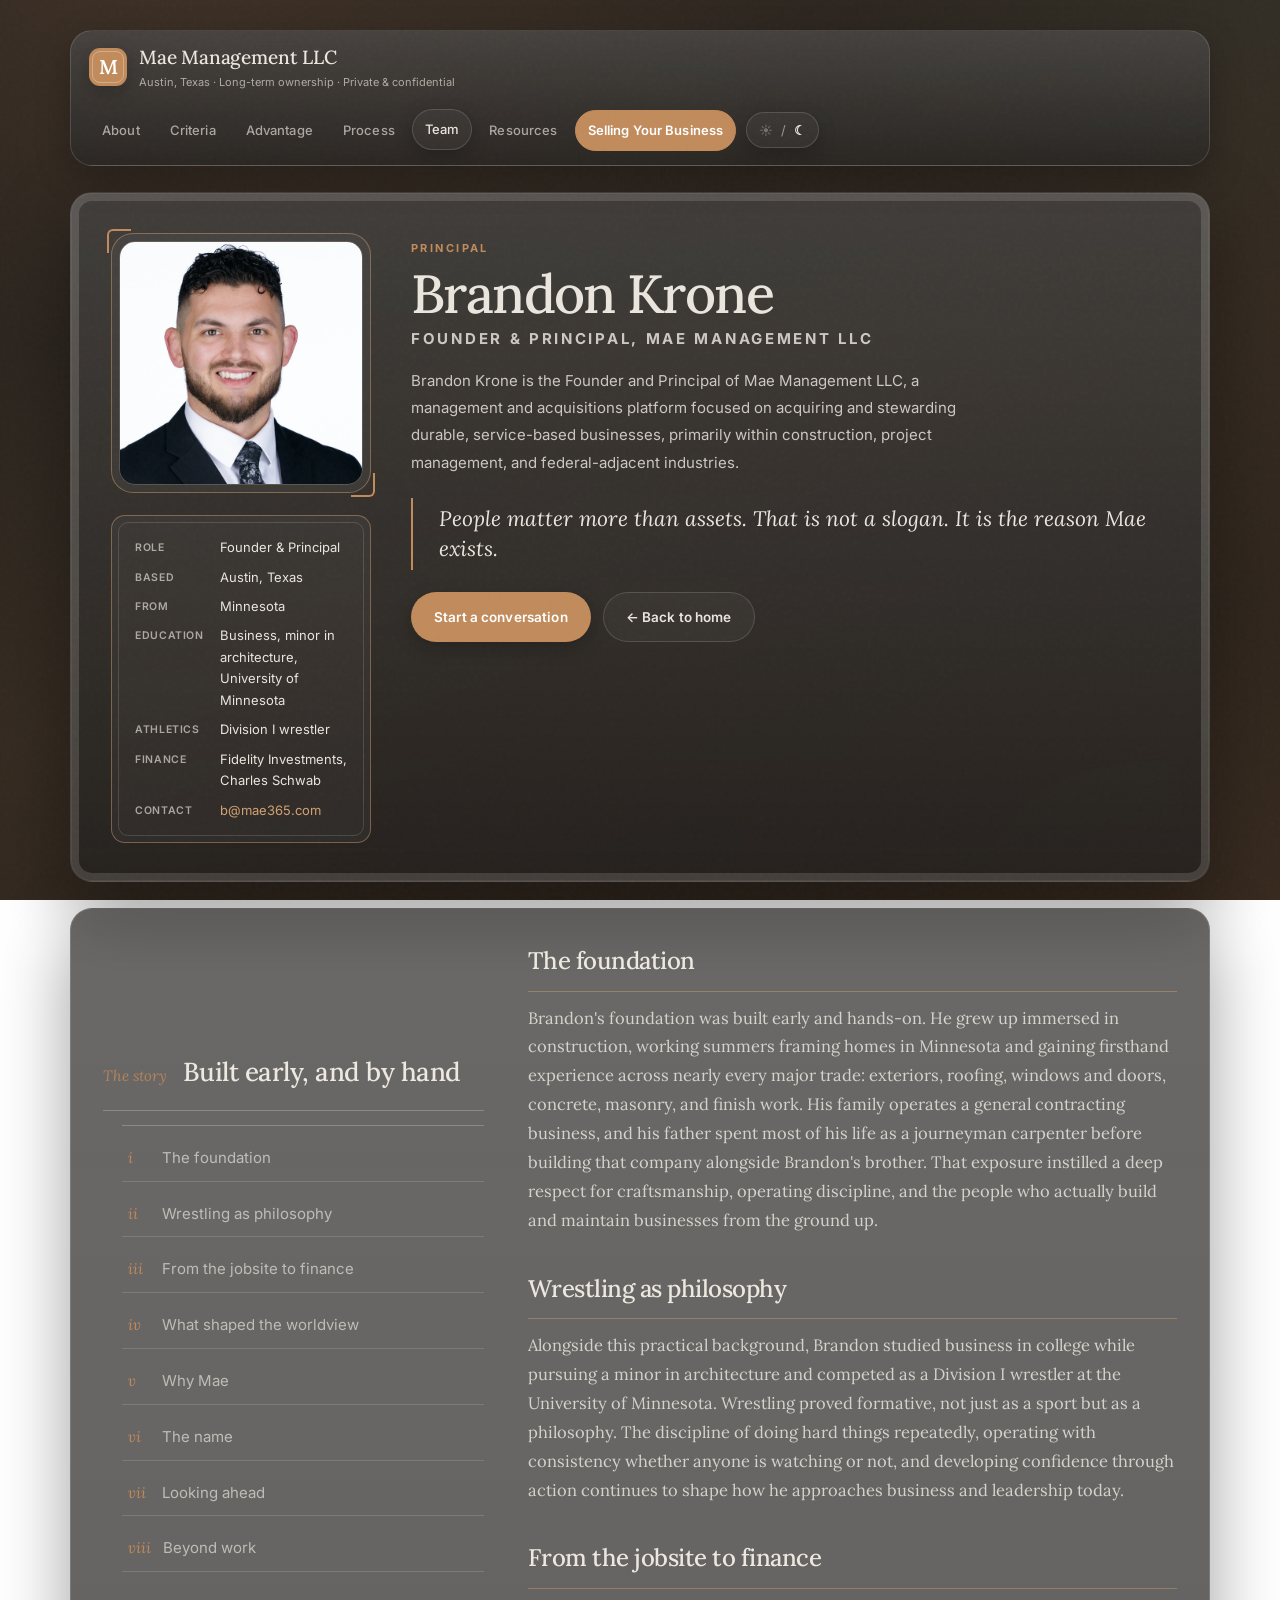
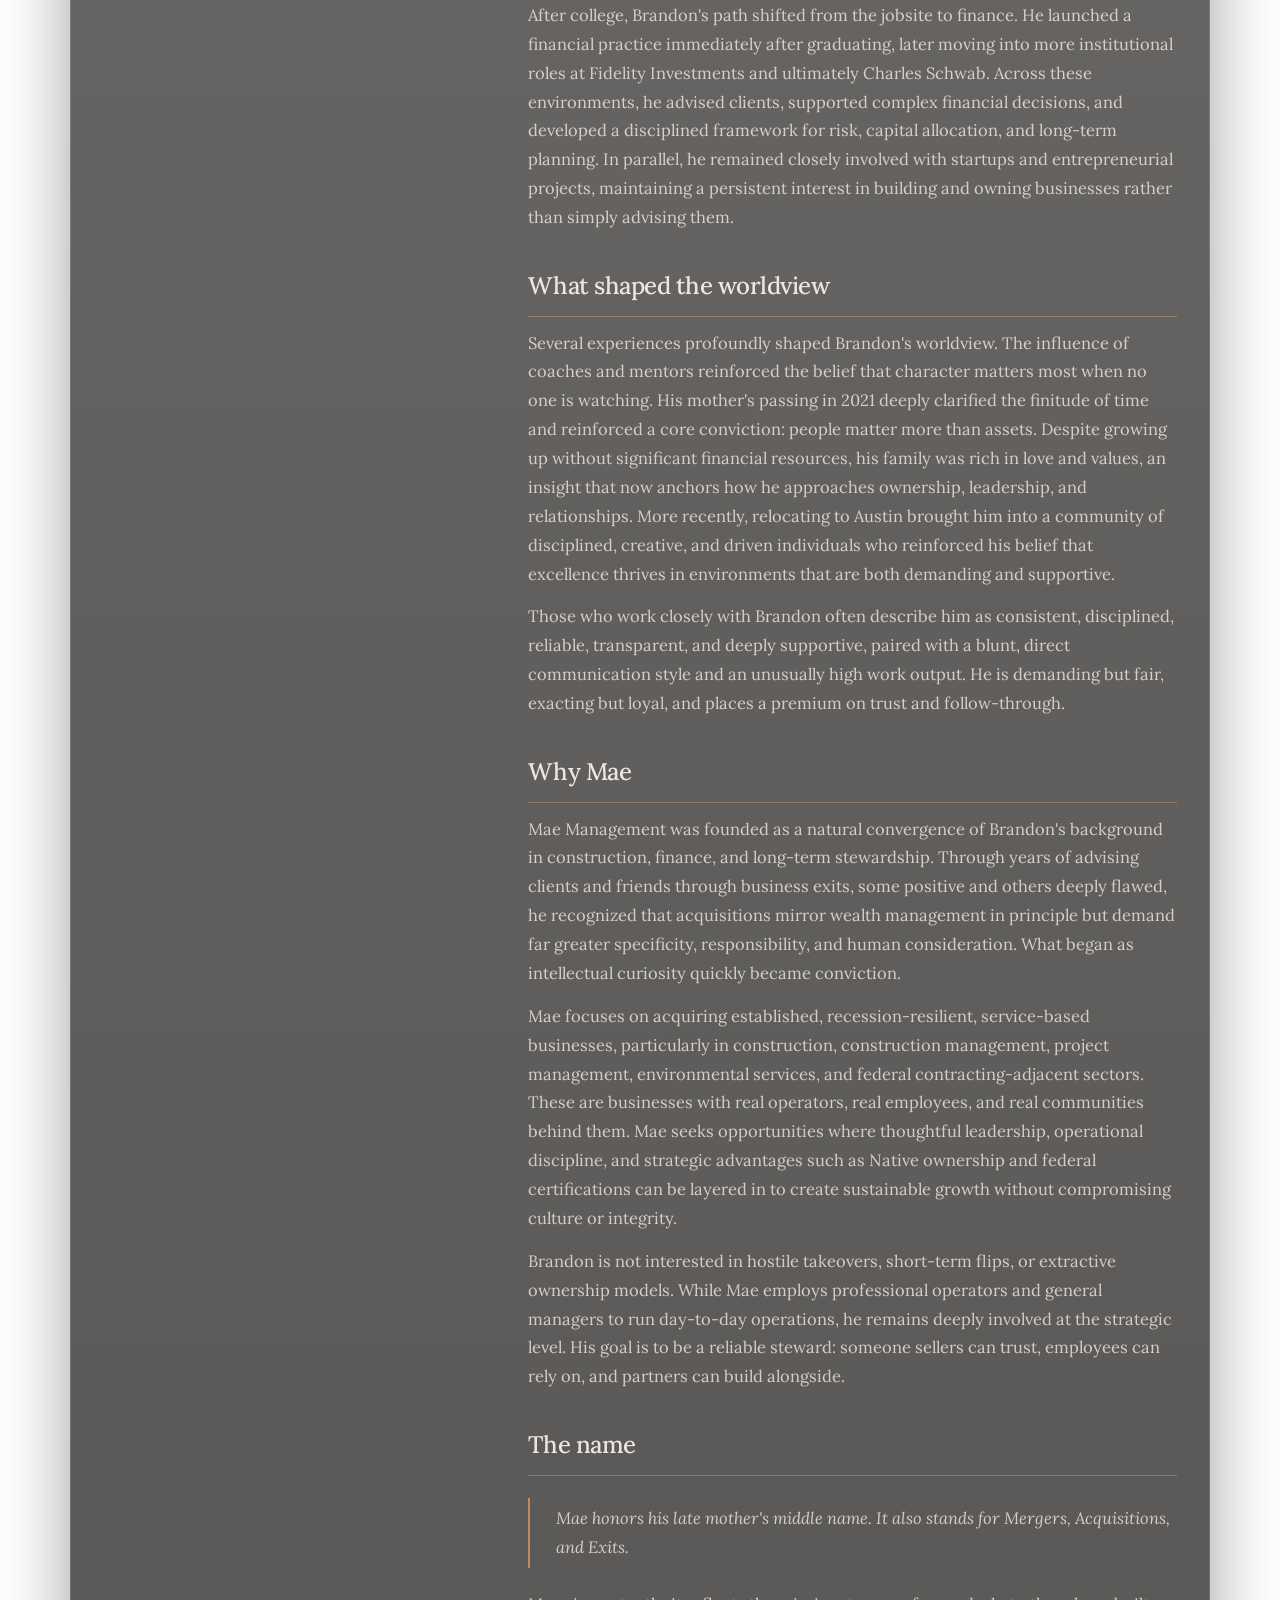
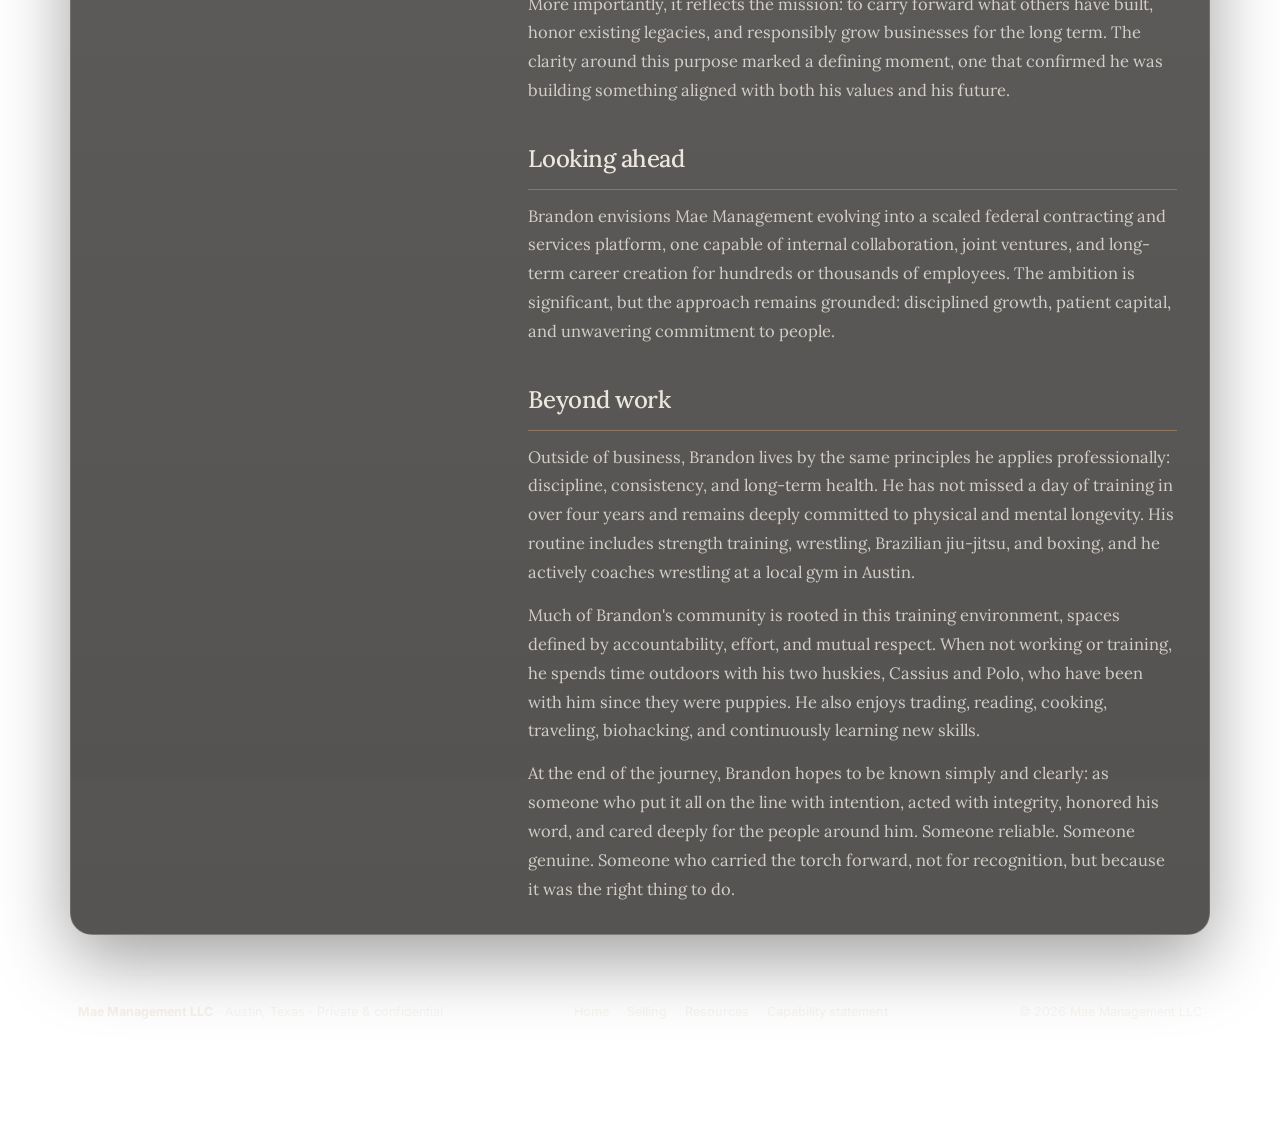
==== commit ed5ff658: "Site v3" ====
--- a/brandon-krone.html
+++ b/brandon-krone.html
@@ -1,405 +1,157 @@
 <!DOCTYPE html>
-<html lang="en" data-theme="light">
+<html lang="en" data-theme="dark">
 <head>
   <meta charset="UTF-8" />
   <meta name="viewport" content="width=device-width, initial-scale=1.0" />
-  <title>Brandon Krone — Mae Management LLC</title>
-
+  <title>Brandon Krone | Founder & Principal, Mae Management LLC</title>
+  <meta name="description" content="Brandon Krone is the Founder and Principal of Mae Management LLC. Construction upbringing, Division I wrestler, institutional finance at Fidelity and Charles Schwab, and a long-term steward of service businesses." />
+  <link rel="canonical" href="https://mae365.com/brandon-krone.html" />
+  <link rel="icon" href="favicon.svg" type="image/svg+xml" />
+  <link rel="apple-touch-icon" href="apple-touch-icon.png" />
+  <meta property="og:type" content="profile" />
+  <meta property="og:url" content="https://mae365.com/brandon-krone.html" />
+  <meta property="og:site_name" content="Mae Management LLC" />
+  <meta property="og:title" content="Brandon Krone | Founder & Principal, Mae Management LLC" />
+  <meta property="og:description" content="The full story behind Mae: construction, wrestling, finance, and why people matter more than assets." />
+  <meta property="og:image" content="https://mae365.com/og-card.jpg" />
+  <script type="application/ld+json">
+  {"@context":"https://schema.org","@type":"Person","name":"Brandon Krone","jobTitle":"Founder & Principal","worksFor":{"@type":"Organization","name":"Mae Management LLC","url":"https://mae365.com"},"url":"https://mae365.com/brandon-krone.html","alumniOf":"University of Minnesota","address":{"@type":"PostalAddress","addressLocality":"Austin","addressRegion":"TX"}}
+  </script>
+  <link rel="stylesheet" href="assets/mae.css" />
   <style>
-    :root{
-      /* LIGHT (default) */
-      --bg: #f6f1e7;           /* warm cream */
-      --ink: #1f1a14;          /* deep brown-black */
-      --muted: #5f564d;        /* taupe */
-      --card: rgba(255,255,255,.74);
-      --line: rgba(31,26,20,.10);
-      --accent: #8b5e34;       /* clay */
-      --accent2:#6b4b2a;       /* darker clay */
-      --accent3:#4f6f5b;       /* sage */
-      --shadow: 0 18px 60px rgba(31,26,20,.12);
-      --radius: 18px;
-      --max: 980px;
-
-      --navHoverBg: rgba(255,255,255,.45);
-      --btnBg: rgba(255,255,255,.55);
-      --dotRing: rgba(79,111,91,.16);
-      --heroTexture1: rgba(31,26,20,.06);
-      --heroTexture2: rgba(31,26,20,.05);
-      --bodyGradTop: #fffdf9;
-      --bodyGradBottom: #ece1cf;
-    }
-
-    /* DARK THEME */
-    [data-theme="dark"]{
-      --bg: #0f1110;
-      --ink: rgba(245,240,232,.92);
-      --muted: rgba(245,240,232,.70);
-
-      --card: rgba(26,24,22,.78);
-      --line: rgba(245,240,232,.14);
-
-      --accent: #c28a56;
-      --accent2:#b87a43;
-      --accent3:#79a187;
-      --shadow: 0 18px 70px rgba(0,0,0,.55);
-
-      --navHoverBg: rgba(255,255,255,.06);
-      --btnBg: rgba(255,255,255,.06);
-      --dotRing: rgba(121,161,135,.16);
-
-      --heroTexture1: rgba(245,240,232,.05);
-      --heroTexture2: rgba(245,240,232,.04);
-
-      --bodyGradTop: #241f1b;
-      --bodyGradBottom: #2a2018;
-    }
-
-    *{ box-sizing:border-box; }
-    html{ scroll-behavior:smooth; }
-
-    body{
-      margin:0;
-      font-family: ui-serif, Georgia, "Times New Roman", Times, serif;
-      color: var(--ink);
-      background:
-        radial-gradient(900px 500px at 20% 10%, rgba(139,94,52,.10), transparent 60%),
-        radial-gradient(700px 420px at 85% 15%, rgba(79,111,91,.10), transparent 60%),
-        radial-gradient(900px 520px at 50% 120%, rgba(31,26,20,.08), transparent 60%),
-        linear-gradient(180deg, var(--bodyGradTop) 0%, var(--bg) 40%, var(--bodyGradBottom) 100%);
-      line-height:1.7;
-      -webkit-font-smoothing: antialiased;
-      text-rendering: optimizeLegibility;
-    }
-
-    a{ color: var(--accent2); text-decoration:none; }
-    a:hover{ text-decoration:underline; }
-
-    .wrap{
-      max-width: var(--max);
-      margin: 0 auto;
-      padding: 34px 20px 70px;
-    }
-
-    .topbar{
-      display:flex;
-      align-items:center;
-      justify-content:space-between;
-      gap:14px;
-      flex-wrap:wrap;
-      margin-bottom: 20px;
-    }
-
-    .mark{
-      display:flex;
-      flex-direction:column;
-      gap:4px;
-    }
-
-    .mark .name{
-      font-family: ui-sans-serif, -apple-system, BlinkMacSystemFont, "Segoe UI", Roboto, Arial, sans-serif;
-      font-size: 13px;
-      letter-spacing: .14em;
-      text-transform: uppercase;
-      color: rgba(31,26,20,.85);
-    }
-    [data-theme="dark"] .mark .name{
-      color: rgba(245,240,232,.88);
-    }
-
-    .mark .sub{
-      font-family: ui-sans-serif, -apple-system, BlinkMacSystemFont, "Segoe UI", Roboto, Arial, sans-serif;
-      font-size: 13px;
-      color: var(--muted);
-    }
-
-    .rightControls{
-      display:flex;
-      align-items:center;
-      gap:10px;
-      flex-wrap:wrap;
-    }
-
-    nav{
-      display:flex;
-      gap:14px;
-      flex-wrap:wrap;
-      font-family: ui-sans-serif, -apple-system, BlinkMacSystemFont, "Segoe UI", Roboto, Arial, sans-serif;
-      font-size: 13px;
-      color: var(--muted);
-    }
-    nav a{
-      color: var(--muted);
-      padding: 8px 10px;
-      border-radius: 999px;
-      border: 1px solid transparent;
-    }
-    nav a:hover{
-      color: var(--ink);
-      border-color: var(--line);
-      text-decoration:none;
-      background: var(--navHoverBg);
-    }
-
-    .themeToggle{
-      font-family: ui-sans-serif, -apple-system, BlinkMacSystemFont, "Segoe UI", Roboto, Arial, sans-serif;
-      display:inline-flex;
-      align-items:center;
-      justify-content:center;
-      gap:8px;
-      padding: 8px 10px;
-      border-radius: 999px;
-      border: 1px solid var(--line);
-      background: var(--btnBg);
-      color: var(--ink);
-      font-size: 13px;
-      cursor: pointer;
-      user-select:none;
-    }
-    .themeToggle:hover{
-      border-color: rgba(79,111,91,.35);
-      text-decoration:none;
-    }
-    .themeToggle span{ transition: opacity .15s ease, font-weight .15s ease; }
-    .themeToggle .active{ opacity:.95; font-weight:700; }
-    .themeToggle .inactive{ opacity:.35; font-weight:400; }
-
-    .hero{
-      border: 1px solid var(--line);
-      border-radius: var(--radius);
-      background: var(--card);
-      box-shadow: var(--shadow);
-      padding: 34px 28px;
-      position:relative;
-      overflow:hidden;
-    }
-
-    .hero:before{
-      content:"";
-      position:absolute;
-      inset:-2px;
-      background:
-        radial-gradient(2px 2px at 10% 20%, rgba(31,26,20,.06) 40%, transparent 41%),
-        radial-gradient(2px 2px at 30% 70%, rgba(31,26,20,.05) 40%, transparent 41%),
-        radial-gradient(2px 2px at 65% 30%, rgba(31,26,20,.05) 40%, transparent 41%),
-        radial-gradient(2px 2px at 85% 60%, rgba(31,26,20,.05) 40%, transparent 41%);
-      opacity:.65;
-      pointer-events:none;
-    }
-    [data-theme="dark"] .hero:before{
-      background:
-        radial-gradient(2px 2px at 10% 20%, rgba(245,240,232,.05) 40%, transparent 41%),
-        radial-gradient(2px 2px at 30% 70%, rgba(245,240,232,.04) 40%, transparent 41%),
-        radial-gradient(2px 2px at 65% 30%, rgba(245,240,232,.04) 40%, transparent 41%),
-        radial-gradient(2px 2px at 85% 60%, rgba(245,240,232,.04) 40%, transparent 41%);
-    }
-
-    .kicker{
-      position:relative;
-      display:inline-flex;
-      align-items:center;
-      gap:10px;
-      font-family: ui-sans-serif, -apple-system, BlinkMacSystemFont, "Segoe UI", Roboto, Arial, sans-serif;
-      font-size: 12px;
-      letter-spacing: .16em;
-      text-transform: uppercase;
-      color: rgba(95,86,77,.95);
-      margin-bottom: 14px;
-    }
-    [data-theme="dark"] .kicker{ color: rgba(245,240,232,.72); }
-
-    .dot{
-      width: 8px; height: 8px;
-      border-radius: 50%;
-      background: var(--accent);
-      box-shadow: 0 0 0 6px var(--dotRing);
-    }
-
-    h1{
-      position:relative;
-      margin: 0 0 10px;
-      font-size: clamp(30px, 3.6vw, 44px);
-      line-height: 1.08;
-      letter-spacing: -0.02em;
-    }
-
-    .lead{
-      position:relative;
-      margin: 0;
-      font-family: ui-sans-serif, -apple-system, BlinkMacSystemFont, "Segoe UI", Roboto, Arial, sans-serif;
-      color: rgba(31,26,20,.78);
-      font-size: 15px;
-      max-width: 88ch;
-    }
-    [data-theme="dark"] .lead{ color: rgba(245,240,232,.78); }
-
-    .content{
-      margin-top: 16px;
-      border: 1px solid var(--line);
-      border-radius: var(--radius);
-      background: rgba(255,255,255,.62);
-      box-shadow: 0 12px 40px rgba(31,26,20,.08);
-      padding: 22px;
-    }
-    [data-theme="dark"] .content{
-      background: rgba(26,24,22,.70);
-      box-shadow: 0 12px 44px rgba(0,0,0,.40);
-    }
-
-    .content p{
-      margin: 0 0 14px;
-      font-family: ui-sans-serif, -apple-system, BlinkMacSystemFont, "Segoe UI", Roboto, Arial, sans-serif;
-      color: rgba(31,26,20,.82);
-      font-size: 14px;
-      max-width: 92ch;
-    }
-    [data-theme="dark"] .content p{ color: rgba(245,240,232,.82); }
-    .content p:last-child{ margin-bottom: 0; }
-
-    footer{
-      margin-top: 18px;
-      padding: 14px 4px 0;
-      display:flex;
-      justify-content:space-between;
-      gap:12px;
-      flex-wrap:wrap;
-      font-family: ui-sans-serif, -apple-system, BlinkMacSystemFont, "Segoe UI", Roboto, Arial, sans-serif;
-      font-size: 13px;
-      color: rgba(95,86,77,.95);
-    }
-    [data-theme="dark"] footer{ color: rgba(245,240,232,.70); }
-    .fine{ color: rgba(95,86,77,.75); }
-    [data-theme="dark"] .fine{ color: rgba(245,240,232,.55); }
+    .bioHero{display:grid;grid-template-columns:260px 1fr;gap:40px;align-items:start;padding:42px}
+    .bioHero h1{font-size:clamp(34px,4.2vw,54px);margin:6px 0 4px}
+    .bioHero .lead{margin-top:14px}
+    .facts{margin-top:22px;border:1px solid var(--line-clay);border-radius:14px;padding:6px;background:var(--surface-soft)}
+    .facts .in{border:1px solid var(--line);border-radius:10px;padding:14px 16px}
+    .facts dl{display:grid;grid-template-columns:auto 1fr;gap:8px 16px;margin:0;font-family:var(--sans);font-size:13px}
+    .facts dt{color:var(--muted);font-weight:600;font-size:10.5px;letter-spacing:.06em;text-transform:uppercase;padding-top:2px}
+    .facts dd{margin:0;color:var(--ink)}
+    .story{display:grid;grid-template-columns:1fr 1.7fr;gap:44px;align-items:start}
+    .story .side{position:sticky;top:110px}
+    .chapters{margin-top:14px;font-family:var(--sans);font-size:13.5px;list-style:none;padding:0;border-top:1px solid var(--line-strong)}
+    .chapters li{border-bottom:1px solid var(--line)}
+    .chapters a{display:flex;gap:12px;padding:10px 4px;color:var(--muted)}
+    .chapters a:hover{color:var(--ink)}
+    .chapters i{font-family:var(--serif);color:var(--accent);min-width:22px}
+    .chapter{margin-top:34px}
+    .chapter:first-child{margin-top:0}
+    .chapter h3{font-size:24px;margin-bottom:12px;padding-bottom:10px;border-bottom:1px solid var(--line-clay)}
+    .chapter p{font-family:var(--serif)!important;font-size:16.5px!important;line-height:1.75!important;color:var(--ink-soft)!important}
+    .chapter p+p{margin-top:14px!important}
+    .chapter .pull{margin:22px 0}
+    @media (max-width:980px){.bioHero,.story{grid-template-columns:1fr;gap:26px}.story .side{position:static}.bioHero{padding:28px 22px}.portrait{max-width:220px}}
   </style>
 </head>
+<body>
+<div class="progress" id="progress"></div>
+<div class="site-shell">
 
-<body>
-  <div class="wrap">
+  <div class="topbar" id="navbar">
+    <a class="brand" href="index.html"><span class="brand-mark">M</span><span><span class="brand-word">Mae Management LLC</span><span class="brand-sub" style="display:block">Austin, Texas · Long-term ownership · Private &amp; confidential</span></span></a>
+    <div class="rightControls">
+      <nav class="primary" aria-label="Primary">
+        <a href="index.html#about">About</a>
+        <a href="index.html#criteria">Criteria</a>
+        <a href="index.html#advantage">Advantage</a>
+        <a href="index.html#process">Process</a>
+        <a href="index.html#owner" aria-current="page">Team</a>
+        <a href="resources.html">Resources</a>
+        <a href="transition.html" class="cta">Selling Your Business</a>
+      </nav>
+      <button class="themeToggle" id="themeToggle" type="button" aria-label="Toggle color theme"><span data-sun>☀</span><span style="opacity:.55">/</span><span data-moon>☾</span></button>
+    </div>
+  </div>
 
-    <div class="topbar">
-      <div class="mark">
-        <div class="name">Mae Management LLC</div>
-        <div class="sub">Austin, Texas • Long-term ownership • Private & confidential</div>
-      </div>
+  <section class="card engraved still bioHero reveal">
+    <div>
+      <div class="portrait" style="width:100%"><img src="1e3a8cb2bf922aa1b9f3f852b8ec0b2c32a469580d44b8798b9c80ca31c502ff.jpeg" alt="Brandon Krone" /></div>
+      <div class="facts"><div class="in"><dl>
+        <dt>Role</dt><dd>Founder &amp; Principal</dd>
+        <dt>Based</dt><dd>Austin, Texas</dd>
+        <dt>From</dt><dd>Minnesota</dd>
+        <dt>Education</dt><dd>Business, minor in architecture, University of Minnesota</dd>
+        <dt>Athletics</dt><dd>Division I wrestler</dd>
+        <dt>Finance</dt><dd>Fidelity Investments, Charles Schwab</dd>
+        <dt>Contact</dt><dd><a href="mailto:b@mae365.com">b@mae365.com</a></dd>
+      </dl></div></div>
+    </div>
+    <div>
+      <span class="eyebrow">Principal</span>
+      <h1>Brandon Krone</h1>
+      <p class="metaTitle" style="margin-bottom:0">Founder &amp; Principal, Mae Management LLC</p>
+      <p class="lead">Brandon Krone is the Founder and Principal of Mae Management LLC, a management and acquisitions platform focused on acquiring and stewarding durable, service-based businesses, primarily within construction, project management, and federal-adjacent industries.</p>
+      <blockquote class="pull" style="margin-top:22px"><p style="font-size:21px!important">People matter more than assets. That is not a slogan. It is the reason Mae exists.</p></blockquote>
+      <div class="btnRow"><a class="btn primary" href="transition.html">Start a conversation</a><a class="btn ghost" href="index.html">← Back to home</a></div>
+    </div>
+  </section>
 
-      <div class="rightControls">
-        <nav>
-          <a href="index.html">Home</a>
-          <a href="index.html#contact">Contact</a>
-        </nav>
-
-        <button class="themeToggle" type="button" onclick="toggleTheme()" aria-label="Toggle day and night mode">
-          <span id="iconLight">☀︎</span>
-          <span style="opacity:.55;">/</span>
-          <span id="iconDark">☾</span>
-        </button>
-      </div>
-    </div>
-
-    <section class="hero">
-      <div class="kicker"><span class="dot"></span> Owner bio</div>
-
-      <div style="position:relative; display:flex; gap:24px; align-items:center; flex-wrap:wrap;">
-        <img
-          src="1e3a8cb2bf922aa1b9f3f852b8ec0b2c32a469580d44b8798b9c80ca31c502ff.jpeg"
-          alt="Brandon Krone"
-          style="
-               width:140px;
-    height:140px;
-            border-radius:50%;
-            object-fit:cover;
-            border: 1px solid var(--line);
-            box-shadow: 0 10px 30px rgba(31,26,20,.10);
-            flex-shrink:0;
-          "
-        />
-
-        <div style="min-width:220px;">
-          <h1 style="margin:0 0 6px;">Brandon Krone</h1>
-          <p class="lead" style="margin:0;">Founder & Principal, Mae Management LLC</p>
+  <div class="grid">
+    <section class="card still span2 reveal">
+      <div class="story">
+        <div class="side">
+          <div class="sectionHead" style="margin-bottom:0"><span class="num">The story</span><h2 style="font-size:26px">Built early, and by hand</h2></div>
+          <ul class="chapters">
+            <li><a href="#foundation"><i>i</i>The foundation</a></li>
+            <li><a href="#wrestling"><i>ii</i>Wrestling as philosophy</a></li>
+            <li><a href="#finance"><i>iii</i>From the jobsite to finance</a></li>
+            <li><a href="#worldview"><i>iv</i>What shaped the worldview</a></li>
+            <li><a href="#mae"><i>v</i>Why Mae</a></li>
+            <li><a href="#name"><i>vi</i>The name</a></li>
+            <li><a href="#ahead"><i>vii</i>Looking ahead</a></li>
+            <li><a href="#beyond"><i>viii</i>Beyond work</a></li>
+          </ul>
+        </div>
+        <div>
+          <div class="chapter" id="foundation">
+            <h3>The foundation</h3>
+            <p>Brandon's foundation was built early and hands-on. He grew up immersed in construction, working summers framing homes in Minnesota and gaining firsthand experience across nearly every major trade: exteriors, roofing, windows and doors, concrete, masonry, and finish work. His family operates a general contracting business, and his father spent most of his life as a journeyman carpenter before building that company alongside Brandon's brother. That exposure instilled a deep respect for craftsmanship, operating discipline, and the people who actually build and maintain businesses from the ground up.</p>
+          </div>
+          <div class="chapter" id="wrestling">
+            <h3>Wrestling as philosophy</h3>
+            <p>Alongside this practical background, Brandon studied business in college while pursuing a minor in architecture and competed as a Division I wrestler at the University of Minnesota. Wrestling proved formative, not just as a sport but as a philosophy. The discipline of doing hard things repeatedly, operating with consistency whether anyone is watching or not, and developing confidence through action continues to shape how he approaches business and leadership today.</p>
+          </div>
+          <div class="chapter" id="finance">
+            <h3>From the jobsite to finance</h3>
+            <p>After college, Brandon's path shifted from the jobsite to finance. He launched a financial practice immediately after graduating, later moving into more institutional roles at Fidelity Investments and ultimately Charles Schwab. Across these environments, he advised clients, supported complex financial decisions, and developed a disciplined framework for risk, capital allocation, and long-term planning. In parallel, he remained closely involved with startups and entrepreneurial projects, maintaining a persistent interest in building and owning businesses rather than simply advising them.</p>
+          </div>
+          <div class="chapter" id="worldview">
+            <h3>What shaped the worldview</h3>
+            <p>Several experiences profoundly shaped Brandon's worldview. The influence of coaches and mentors reinforced the belief that character matters most when no one is watching. His mother's passing in 2021 deeply clarified the finitude of time and reinforced a core conviction: people matter more than assets. Despite growing up without significant financial resources, his family was rich in love and values, an insight that now anchors how he approaches ownership, leadership, and relationships. More recently, relocating to Austin brought him into a community of disciplined, creative, and driven individuals who reinforced his belief that excellence thrives in environments that are both demanding and supportive.</p>
+            <p>Those who work closely with Brandon often describe him as consistent, disciplined, reliable, transparent, and deeply supportive, paired with a blunt, direct communication style and an unusually high work output. He is demanding but fair, exacting but loyal, and places a premium on trust and follow-through.</p>
+          </div>
+          <div class="chapter" id="mae">
+            <h3>Why Mae</h3>
+            <p>Mae Management was founded as a natural convergence of Brandon's background in construction, finance, and long-term stewardship. Through years of advising clients and friends through business exits, some positive and others deeply flawed, he recognized that acquisitions mirror wealth management in principle but demand far greater specificity, responsibility, and human consideration. What began as intellectual curiosity quickly became conviction.</p>
+            <p>Mae focuses on acquiring established, recession-resilient, service-based businesses, particularly in construction, construction management, project management, environmental services, and federal contracting-adjacent sectors. These are businesses with real operators, real employees, and real communities behind them. Mae seeks opportunities where thoughtful leadership, operational discipline, and strategic advantages such as Native ownership and federal certifications can be layered in to create sustainable growth without compromising culture or integrity.</p>
+            <p>Brandon is not interested in hostile takeovers, short-term flips, or extractive ownership models. While Mae employs professional operators and general managers to run day-to-day operations, he remains deeply involved at the strategic level. His goal is to be a reliable steward: someone sellers can trust, employees can rely on, and partners can build alongside.</p>
+          </div>
+          <div class="chapter" id="name">
+            <h3>The name</h3>
+            <blockquote class="pull"><p>Mae honors his late mother's middle name. It also stands for Mergers, Acquisitions, and Exits.</p></blockquote>
+            <p>More importantly, it reflects the mission: to carry forward what others have built, honor existing legacies, and responsibly grow businesses for the long term. The clarity around this purpose marked a defining moment, one that confirmed he was building something aligned with both his values and his future.</p>
+          </div>
+          <div class="chapter" id="ahead">
+            <h3>Looking ahead</h3>
+            <p>Brandon envisions Mae Management evolving into a scaled federal contracting and services platform, one capable of internal collaboration, joint ventures, and long-term career creation for hundreds or thousands of employees. The ambition is significant, but the approach remains grounded: disciplined growth, patient capital, and unwavering commitment to people.</p>
+          </div>
+          <div class="chapter" id="beyond">
+            <h3>Beyond work</h3>
+            <p>Outside of business, Brandon lives by the same principles he applies professionally: discipline, consistency, and long-term health. He has not missed a day of training in over four years and remains deeply committed to physical and mental longevity. His routine includes strength training, wrestling, Brazilian jiu-jitsu, and boxing, and he actively coaches wrestling at a local gym in Austin.</p>
+            <p>Much of Brandon's community is rooted in this training environment, spaces defined by accountability, effort, and mutual respect. When not working or training, he spends time outdoors with his two huskies, Cassius and Polo, who have been with him since they were puppies. He also enjoys trading, reading, cooking, traveling, biohacking, and continuously learning new skills.</p>
+            <p>At the end of the journey, Brandon hopes to be known simply and clearly: as someone who put it all on the line with intention, acted with integrity, honored his word, and cared deeply for the people around him. Someone reliable. Someone genuine. Someone who carried the torch forward, not for recognition, but because it was the right thing to do.</p>
+          </div>
         </div>
       </div>
     </section>
-
-    <section class="content">
-      <!-- EXACT TEXT BELOW (no rewrites) -->
-      <p>Brandon Krone is the Founder and Principal of Mae Management LLC, a management and acquisitions platform focused on acquiring and stewarding durable, service-based businesses—primarily within construction, project management, and federal-adjacent industries.</p>
-
-      <p>Brandon’s foundation was built early and hands-on. He grew up immersed in construction, working summers framing homes in Minnesota and gaining firsthand experience across nearly every major trade—exteriors, roofing, windows and doors, concrete, masonry, and finish work. His family operates a general contracting business, and his father spent most of his life as a journeyman carpenter before building that company alongside Brandon’s brother. That exposure instilled a deep respect for craftsmanship, operating discipline, and the people who actually build and maintain businesses from the ground up.</p>
-
-      <p>Alongside this practical background, Brandon studied business in college while pursuing a minor in architecture and competed as a Division I wrestler at the University of Minnesota. Wrestling proved formative—not just as a sport, but as a philosophy. The discipline of doing hard things repeatedly, operating with consistency whether anyone is watching or not, and developing confidence through action continues to shape how he approaches business and leadership today.</p>
-
-      <p>After college, Brandon’s path shifted from the jobsite to finance. He launched a financial practice immediately after graduating, later moving into more institutional roles at Fidelity Investments and ultimately Charles Schwab. Across these environments, he advised clients, supported complex financial decisions, and developed a disciplined framework for risk, capital allocation, and long-term planning. In parallel, he remained closely involved with startups and entrepreneurial projects, maintaining a persistent interest in building and owning businesses rather than simply advising them.</p>
-
-      <p>Several experiences profoundly shaped Brandon’s worldview. The influence of coaches and mentors reinforced the belief that character matters most when no one is watching. His mother’s passing in 2021 deeply clarified the finitude of time and reinforced a core conviction: people matter more than assets. Despite growing up without significant financial resources, his family was rich in love and values—an insight that now anchors how he approaches ownership, leadership, and relationships. More recently, relocating to Austin brought him into a community of disciplined, creative, and driven individuals who reinforced his belief that excellence thrives in environments that are both demanding and supportive.</p>
-
-      <p>Those who work closely with Brandon often describe him as consistent, disciplined, reliable, transparent, and deeply supportive—paired with a blunt, direct communication style and an unusually high work output. He is demanding but fair, exacting but loyal, and places a premium on trust and follow-through.</p>
-
-      <p>Mae Management was founded as a natural convergence of Brandon’s background in construction, finance, and long-term stewardship. Through years of advising clients and friends through business exits—some positive, others deeply flawed—he recognized that acquisitions mirror wealth management in principle but demand far greater specificity, responsibility, and human consideration. What began as intellectual curiosity quickly became conviction.</p>
-
-      <p>The name “Mae” holds personal and symbolic meaning. It honors his late mother’s middle name, while also standing for Mergers, Acquisitions, and Exits. More importantly, it reflects the mission: to carry forward what others have built, honor existing legacies, and responsibly grow businesses for the long term. The clarity around this purpose marked a defining moment—one that confirmed he was building something aligned with both his values and his future.</p>
-
-      <p>Mae Management focuses on acquiring established, recession-resilient, service-based businesses—particularly in construction, construction management, project management, environmental services, and federal contracting-adjacent sectors. These are businesses with real operators, real employees, and real communities behind them. Mae seeks opportunities where thoughtful leadership, operational discipline, and strategic advantages—such as Native ownership and federal certifications—can be layered in to create sustainable growth without compromising culture or integrity.</p>
-
-      <p>Brandon is not interested in hostile takeovers, short-term flips, or extractive ownership models. While Mae Management employs professional operators and general managers to run day-to-day operations, he remains deeply involved at the strategic level. His goal is to be a reliable steward—someone sellers can trust, employees can rely on, and partners can build alongside.</p>
-
-      <p>Looking ahead, Brandon envisions Mae Management evolving into a scaled federal contracting and services platform—one capable of internal collaboration, joint ventures, and long-term career creation for hundreds or thousands of employees. The ambition is significant, but the approach remains grounded: disciplined growth, patient capital, and unwavering commitment to people.</p>
-
-      <p><strong>Beyond Work</strong></p>
-
-      <p>Outside of business, Brandon lives by the same principles he applies professionally: discipline, consistency, and long-term health. He has not missed a day of training in over four years and remains deeply committed to physical and mental longevity. His routine includes strength training, wrestling, Brazilian jiu-jitsu, and boxing, and he actively coaches wrestling at a local gym in Austin.</p>
-
-      <p>Much of Brandon’s community is rooted in this training environment—spaces defined by accountability, effort, and mutual respect. When not working or training, he spends time outdoors with his two huskies, Cassius and Polo, who have been with him since they were puppies. He also enjoys trading, reading, cooking, traveling, biohacking, and continuously learning new skills.</p>
-
-      <p>At the end of the journey, Brandon hopes to be known simply and clearly—as someone who put it all on the line with intention, acted with integrity, honored his word, and cared deeply for the people around him. Someone reliable. Someone genuine. Someone who carried the torch forward, not for recognition, but because it was the right thing to do.</p>
-      <!-- END EXACT TEXT -->
-    </section>
-
-    <footer>
-      <div>© <span id="year"></span> Mae Management LLC</div>
-      <div class="fine">Austin, Texas • Private • Confidential • Long-term ownership</div>
-    </footer>
-
   </div>
 
-  <script>
-    document.getElementById("year").textContent = new Date().getFullYear();
-
-    const root = document.documentElement;
-    const iconLight = document.getElementById("iconLight");
-    const iconDark  = document.getElementById("iconDark");
-
-    function setActiveIcons(theme){
-      if(theme === "dark"){
-        iconDark.className = "active";
-        iconLight.className = "inactive";
-      } else {
-        iconLight.className = "active";
-        iconDark.className = "inactive";
-      }
-    }
-
-    function applyTheme(theme){
-      root.setAttribute("data-theme", theme);
-      setActiveIcons(theme);
-    }
-
-    function toggleTheme(){
-      const current = root.getAttribute("data-theme") || "light";
-      const next = (current === "dark") ? "light" : "dark";
-      applyTheme(next);
-      localStorage.setItem("theme", next);
-    }
-
-    (function initTheme(){
-      const saved = localStorage.getItem("theme");
-      if (saved){
-        applyTheme(saved);
-        return;
-      }
-      const prefersDark = window.matchMedia &&
-        window.matchMedia("(prefers-color-scheme: dark)").matches;
-      applyTheme(prefersDark ? "dark" : "light");
-    })();
-  </script>
+  <footer class="site">
+    <div><strong style="color:var(--ink)">Mae Management LLC</strong> · Austin, Texas · Private &amp; confidential</div>
+    <div class="fnav"><a href="index.html">Home</a><a href="transition.html">Selling</a><a href="resources.html">Resources</a><a href="capability.html">Capability statement</a></div>
+    <div>© <span data-year></span> Mae Management LLC</div>
+  </footer>
+</div>
+<script src="assets/mae.js"></script>
 </body>
 </html>
--- a/assets/mae.css
+++ b/assets/mae.css
@@ -0,0 +1,246 @@
+/* ═══════════════════════════════════════════════════════════════
+MAE MANAGEMENT LLC — Design System v3
+Warm foundation (cream · clay · sage) with engraved craft.
+One file governs every page. Edit tokens here, not in pages.
+═══════════════════════════════════════════════════════════════ */
+
+@import url('https://fonts.googleapis.com/css2?family=Lora:ital,wght@0,400;0,500;0,600;1,400;1,500&family=Inter:wght@400;500;600;700&display=swap');
+
+:root{
+  /* LIGHT — the foundation */
+--page-grad:
+  radial-gradient(1200px 700px at 12% -8%, rgba(176,136,80,.20), transparent 60%),
+  radial-gradient(1000px 620px at 100% 110%, rgba(160,120,72,.16), transparent 62%),
+  radial-gradient(900px 520px at 100% 0%, rgba(138,154,123,.10), transparent 54%),
+  linear-gradient(160deg, #fffdf9 0%, #f4ece0 55%, #ece1cf 100%);
+  --bg:#f5f0e7; --bg-2:#efe7db;
+  --surface:rgba(255,255,255,.72); --surface-strong:rgba(255,255,255,.86); --surface-soft:rgba(255,255,255,.54);
+  --ink:#1f1a14; --ink-soft:rgba(31,26,20,.78); --muted:#665c52; --faint:rgba(31,26,20,.46);
+  --line:rgba(31,26,20,.14); --line-strong:rgba(31,26,20,.24); --line-clay:rgba(135,96,64,.42);
+  --accent:#876040; --accent-2:#6b4c31; --accent-3:#526b5c; --accent-wash:rgba(82,107,92,.10); --clay-wash:rgba(135,96,64,.08);
+  --shadow-xl:0 30px 90px rgba(31,26,20,.14); --shadow-lg:0 18px 54px rgba(31,26,20,.10);
+  --shadow-md:0 10px 28px rgba(31,26,20,.08); --shadow-sm:0 6px 18px rgba(31,26,20,.06);
+  --radius-xl:28px; --radius-lg:22px; --radius-md:16px; --radius-pill:999px;
+  --max:1180px; --content:1080px;
+  --sans:Inter, ui-sans-serif, -apple-system, BlinkMacSystemFont, "Segoe UI", Roboto, Arial, sans-serif;
+  --serif:Lora, "Iowan Old Style", "Palatino Linotype", Georgia, serif;
+  --transition:260ms cubic-bezier(.22,1,.36,1); --transition-slow:420ms cubic-bezier(.22,1,.36,1);
+}
+
+[data-theme="dark"]{
+  --page-grad:
+    radial-gradient(1200px 700px at 12% -8%, rgba(135,96,64,.26), transparent 60%),
+    radial-gradient(1000px 620px at 100% 110%, rgba(120,86,55,.20), transparent 62%),
+    radial-gradient(900px 520px at 100% 0%, rgba(82,107,92,.10), transparent 54%),
+    linear-gradient(160deg, #241f1b 0%, #33291f 55%, #2a2018 100%);
+  --bg:#0e100f; --bg-2:#141715;
+  --surface:rgba(28,25,23,.76); --surface-strong:rgba(30,27,24,.88); --surface-soft:rgba(255,255,255,.04);
+  --ink:rgba(245,240,232,.94); --ink-soft:rgba(245,240,232,.78); --muted:rgba(245,240,232,.62); --faint:rgba(245,240,232,.42);
+  --line:rgba(245,240,232,.15); --line-strong:rgba(245,240,232,.24); --line-clay:rgba(209,160,113,.45);
+  --accent:#c08a5a; --accent-2:#d1a071; --accent-3:#7e9d8d; --accent-wash:rgba(126,157,141,.12); --clay-wash:rgba(192,138,90,.10);
+  --shadow-xl:0 34px 100px rgba(0,0,0,.45); --shadow-lg:0 24px 72px rgba(0,0,0,.38);
+  --shadow-md:0 12px 34px rgba(0,0,0,.28); --shadow-sm:0 6px 18px rgba(0,0,0,.22);
+}
+
+/* ── Base ── */
+*{box-sizing:border-box}
+html{scroll-behavior:smooth}
+body{margin:0;color:var(--ink);font-family:var(--serif);line-height:1.65;-webkit-font-smoothing:antialiased;text-rendering:optimizeLegibility;background:var(--page-grad);background-attachment:fixed;min-height:100vh}
+a{color:var(--accent-2);text-decoration:none;transition:color var(--transition),border-color var(--transition),background-color var(--transition),transform var(--transition),box-shadow var(--transition),opacity var(--transition)}
+img{display:block;max-width:100%}
+::selection{background:var(--accent);color:#fff}
+
+/* paper grain — the difference between a screen and a page */
+body::after{content:"";position:fixed;inset:0;pointer-events:none;z-index:999;opacity:.045;mix-blend-mode:multiply;background-image:url("data:image/svg+xml,%3Csvg viewBox='0 0 256 256' xmlns='http://www.w3.org/2000/svg'%3E%3Cfilter id='n'%3E%3CfeTurbulence type='fractalNoise' baseFrequency='.85' numOctaves='2'/%3E%3C/filter%3E%3Crect width='100%25' height='100%25' filter='url(%23n)'/%3E%3C/svg%3E")}
+[data-theme="dark"] body::after{mix-blend-mode:screen;opacity:.035}
+
+.site-shell{position:relative;max-width:var(--max);margin:0 auto;padding:30px 20px 100px}
+
+/* ── Scroll progress ── */
+.progress{position:fixed;top:0;left:0;height:2px;width:0%;background:linear-gradient(90deg,var(--accent),var(--accent-3));z-index:60;transition:width .1s linear}
+
+/* ── Topbar ── */
+.topbar{position:sticky;top:14px;z-index:30;display:flex;align-items:center;justify-content:space-between;gap:20px;flex-wrap:wrap;padding:14px 18px;margin-bottom:26px;border:1px solid var(--line);border-radius:22px;background:linear-gradient(180deg,rgba(255,255,255,.16),rgba(255,255,255,.04)),var(--surface);box-shadow:var(--shadow-md);backdrop-filter:blur(14px);-webkit-backdrop-filter:blur(14px);transition:padding var(--transition),box-shadow var(--transition)}
+.topbar.shrink{padding:9px 14px;box-shadow:var(--shadow-lg)}
+
+.brand{display:flex;align-items:center;gap:12px;color:var(--ink)}
+.brand-mark{width:38px;height:38px;border-radius:11px;background:var(--accent);color:#fff;display:grid;place-items:center;font-family:var(--serif);font-size:20px;font-weight:600;line-height:1;box-shadow:var(--shadow-sm);flex-shrink:0;position:relative}
+.brand-mark::after{content:"";position:absolute;inset:3px;border:1px solid rgba(255,255,255,.28);border-radius:8px}
+.brand-word{font-family:var(--serif);font-size:19px;font-weight:500;letter-spacing:-.01em;line-height:1;color:var(--ink);white-space:nowrap}
+.brand-sub{font-family:var(--sans);font-size:11px;color:var(--muted);margin-top:4px;line-height:1.3}
+
+.rightControls{display:flex;align-items:center;gap:10px;flex-wrap:wrap}
+nav.primary{display:flex;align-items:center;gap:4px;flex-wrap:wrap;font-family:var(--sans);font-size:13px}
+nav.primary a{color:var(--muted);padding:9px 12px;border:1px solid transparent;border-radius:var(--radius-pill);font-weight:500;letter-spacing:.01em}
+nav.primary a:hover,nav.primary a[aria-current="page"]{color:var(--ink);background:var(--surface-soft);border-color:var(--line);box-shadow:var(--shadow-sm);transform:translateY(-1px)}
+nav.primary a.cta{color:#fff;background:var(--accent);border-color:var(--accent);font-weight:600}
+nav.primary a.cta:hover{background:var(--accent-2);border-color:var(--accent-2)}
+
+.themeToggle{font-family:var(--sans);display:inline-flex;align-items:center;justify-content:center;gap:8px;min-width:62px;padding:9px 12px;border-radius:var(--radius-pill);border:1px solid var(--line);background:var(--surface-soft);color:var(--ink);font-size:13px;cursor:pointer;user-select:none;box-shadow:var(--shadow-sm);transition:transform var(--transition),border-color var(--transition),box-shadow var(--transition)}
+.themeToggle:hover{transform:translateY(-1px);border-color:var(--line-strong);box-shadow:var(--shadow-md)}
+.themeToggle span{transition:opacity .16s,font-weight .16s}
+.themeToggle .active{opacity:1;font-weight:700}
+.themeToggle .inactive{opacity:.34}
+
+/* ── Typography ── */
+h1,h2,h3,h4{margin:0;font-family:var(--serif);color:var(--ink);letter-spacing:-.02em;font-weight:500}
+h1{font-size:clamp(38px,4.6vw,66px);line-height:1.04;letter-spacing:-.03em;text-wrap:balance}
+.lead{margin:0;max-width:64ch;font-family:var(--sans);font-size:15.5px;line-height:1.82;color:var(--ink-soft)}
+.kicker{display:inline-flex;align-items:center;gap:10px;margin-bottom:18px;font-family:var(--sans);font-size:11px;font-weight:700;letter-spacing:.22em;text-transform:uppercase;color:var(--muted)}
+.dot{width:8px;height:8px;border-radius:50%;background:var(--accent);box-shadow:0 0 0 7px var(--accent-wash);flex-shrink:0}
+.eyebrow{font-family:var(--sans);font-size:11px;font-weight:700;letter-spacing:.22em;text-transform:uppercase;color:var(--accent)}
+.eyebrow.sage{color:var(--accent-3)}
+em.clay{font-style:italic;color:var(--accent-2)}
+
+/* section titling — serif numeral + title + ruled line */
+.sectionHead{display:flex;align-items:baseline;gap:16px;margin-bottom:22px;padding-bottom:16px;border-bottom:1px solid var(--line-strong)}
+.sectionHead .num{font-family:var(--serif);font-style:italic;font-size:15px;color:var(--accent);opacity:.85;white-space:nowrap}
+.sectionHead h2{font-size:clamp(24px,2.8vw,32px);font-weight:500}
+.sectionHead .rule{flex:1;height:1px;background:linear-gradient(90deg,var(--line-clay),transparent);margin-left:8px;position:relative;top:-4px}
+.sectionHead .rule::before{content:"◆";position:absolute;left:0;top:50%;transform:translate(-50%,-55%);font-size:7px;color:var(--accent)}
+
+/* ornament divider */
+.ornament{display:flex;align-items:center;justify-content:center;gap:12px;color:var(--accent);margin:0 auto}
+.ornament::before,.ornament::after{content:"";width:48px;height:1px;background:linear-gradient(90deg,transparent,var(--line-clay))}
+.ornament::after{background:linear-gradient(90deg,var(--line-clay),transparent)}
+.ornament span{font-size:8px}
+
+/* ── Cards ── */
+.grid{display:grid;grid-template-columns:1.1fr .9fr;gap:24px;margin-top:26px}
+.span2{grid-column:1/-1}
+.card{position:relative;overflow:hidden;padding:32px 32px 30px;border:1px solid var(--line);border-radius:var(--radius-lg);background:linear-gradient(180deg,rgba(255,255,255,.14),rgba(255,255,255,.02)),var(--surface);box-shadow:var(--shadow-lg);backdrop-filter:blur(14px);-webkit-backdrop-filter:blur(14px);transition:transform var(--transition),box-shadow var(--transition-slow),border-color var(--transition)}
+.card:hover{transform:translateY(-4px);box-shadow:var(--shadow-xl);border-color:var(--line-strong)}
+.card.still:hover{transform:none}
+.card p{margin:0;font-family:var(--sans);font-size:15px;line-height:1.82;color:var(--ink-soft)}
+.card p+p{margin-top:12px}
+.card strong{color:var(--ink);font-weight:600}
+.card ul{margin:14px 0 0 19px;padding:0;font-family:var(--sans);font-size:15px;line-height:1.72;color:var(--ink-soft)}
+.card li{margin:9px 0;padding-left:2px}
+.card li::marker{color:var(--accent-3)}
+
+/* engraved — inset hairline gives the double-rule feel on a rounded card */
+.card.engraved{box-shadow:var(--shadow-lg),inset 0 0 0 1px rgba(255,255,255,.35),inset 0 0 0 7px transparent,inset 0 0 0 8px var(--line)}
+[data-theme="dark"] .card.engraved{box-shadow:var(--shadow-lg),inset 0 0 0 1px rgba(255,255,255,.06),inset 0 0 0 7px transparent,inset 0 0 0 8px var(--line)}
+.card.engraved{padding:40px 40px 38px}
+
+/* drop cap */
+.dropcap>p:first-of-type::first-letter{font-family:var(--serif);font-size:64px;line-height:.78;float:left;padding:8px 12px 0 0;color:var(--accent);font-weight:500}
+
+/* pull quote */
+.pull{position:relative;padding:6px 0 6px 26px;border-left:2px solid var(--accent);margin:0}
+.pull .q{font-family:var(--serif);font-size:64px;line-height:.5;color:var(--accent);opacity:.55;display:block;margin-bottom:14px}
+.pull p{font-family:var(--serif)!important;font-size:24px!important;font-style:italic;line-height:1.42!important;color:var(--ink)!important;margin:0}
+.pull cite{display:block;margin-top:14px;font-family:var(--sans);font-style:normal;font-size:10.5px;letter-spacing:.2em;text-transform:uppercase;color:var(--muted)}
+
+/* ledger rows — bespoke alternative to a card grid */
+.ledger{border-top:1px solid var(--line-clay);margin-top:6px}
+.ledger-row{display:grid;grid-template-columns:70px 1fr 1.5fr 40px;gap:20px;align-items:center;padding:22px 8px;border-bottom:1px solid var(--line-strong);transition:background var(--transition),padding-left var(--transition);border-radius:12px}
+.ledger-row:hover{background:var(--surface-soft);padding-left:18px}
+.ledger-num{font-family:var(--serif);font-style:italic;font-size:26px;color:var(--accent);opacity:.7;line-height:1}
+.ledger-row h3{font-size:21px;font-weight:500;line-height:1.2;transition:color var(--transition)}
+.ledger-row:hover h3{color:var(--accent-2)}
+.ledger-row p{margin:0;font-family:var(--sans);font-size:14px;line-height:1.7;color:var(--muted)}
+.ledger-arrow{font-family:var(--serif);font-size:22px;color:var(--accent);opacity:0;transform:translateX(-8px);transition:opacity var(--transition),transform var(--transition);text-align:right}
+.ledger-row:hover .ledger-arrow{opacity:1;transform:none}
+
+/* mandate list */
+.mandate{list-style:none;margin:0!important;padding:0!important}
+.mandate li{display:flex;align-items:baseline;gap:14px;padding:12px 0;border-bottom:1px solid var(--line-strong);margin:0!important;font-family:var(--sans);font-size:15px;color:var(--ink-soft)}
+.mandate li:last-child{border-bottom:none}
+.mandate li::before{content:"◆";font-size:7px;color:var(--accent);flex-shrink:0}
+
+/* hairline definition list */
+.defs{display:grid;grid-template-columns:auto 1fr;gap:10px 22px;font-family:var(--sans);font-size:14px;margin:0}
+.defs dt{color:var(--muted);font-weight:600;letter-spacing:.02em;white-space:nowrap}
+.defs dd{margin:0;color:var(--ink-soft)}
+
+/* ── Buttons ── */
+.btn{display:inline-flex;align-items:center;justify-content:center;gap:10px;padding:13px 22px;border-radius:var(--radius-pill);font-family:var(--sans);font-size:13.5px;font-weight:600;letter-spacing:.01em;border:1px solid transparent;cursor:pointer;transition:transform var(--transition),box-shadow var(--transition),background-color var(--transition),border-color var(--transition),color var(--transition)}
+.btn.primary{background:var(--accent);color:#fff;box-shadow:var(--shadow-sm)}
+.btn.primary:hover{background:var(--accent-2);transform:translateY(-2px);box-shadow:var(--shadow-md)}
+.btn.ghost{background:var(--surface-soft);color:var(--ink);border-color:var(--line)}
+.btn.ghost:hover{border-color:var(--line-strong);transform:translateY(-2px);box-shadow:var(--shadow-sm)}
+.btn.sage{background:var(--accent-3);color:#fff}
+.btn.sage:hover{filter:brightness(1.08);transform:translateY(-2px)}
+.linkBtn{display:inline-flex;align-items:center;gap:8px;font-family:var(--sans);font-size:13.5px;font-weight:600;color:var(--accent-2);border-bottom:1px solid var(--line-clay);padding-bottom:3px;transition:gap var(--transition),border-color var(--transition)}
+.linkBtn:hover{gap:14px;border-color:var(--accent)}
+.btnRow{display:flex;gap:12px;flex-wrap:wrap;align-items:center;margin-top:22px}
+
+/* ── Profile ── */
+.profileRow{display:grid;grid-template-columns:180px minmax(0,1fr);gap:30px;align-items:start}
+.portrait{position:relative;width:180px;padding:7px;border:1px solid var(--line-clay);border-radius:22px;background:var(--surface-soft)}
+.portrait img{width:100%;aspect-ratio:1;object-fit:cover;border-radius:16px;border:1px solid var(--line)}
+.portrait::before,.portrait::after{content:"";position:absolute;width:22px;height:22px;border-color:var(--accent);border-style:solid}
+.portrait::before{top:-5px;left:-5px;border-width:2px 0 0 2px;border-top-left-radius:6px}
+.portrait::after{bottom:-5px;right:-5px;border-width:0 2px 2px 0;border-bottom-right-radius:6px}
+.metaName{margin:0;font-family:var(--serif);font-size:28px;font-weight:500;letter-spacing:-.02em;color:var(--ink)}
+.metaTitle{margin:4px 0 14px;font-family:var(--sans);font-size:11px;font-weight:700;letter-spacing:.18em;text-transform:uppercase;color:var(--accent)}
+.sig{font-family:var(--serif);font-style:italic;font-size:19px;color:var(--accent-2);margin:18px 0 6px!important;line-height:1.45!important}
+
+/* ── Process ── */
+.process{display:grid;grid-template-columns:repeat(5,1fr);gap:0;position:relative;margin-top:8px}
+.process::before{content:"";position:absolute;top:15px;left:3%;right:3%;height:1px;background:linear-gradient(90deg,transparent,var(--line-clay) 10%,var(--line-clay) 90%,transparent)}
+.step{padding-right:18px;position:relative}
+.step-dot{width:31px;height:31px;border:1px solid var(--line-clay);background:var(--surface-strong);border-radius:50%;display:grid;place-items:center;font-family:var(--serif);font-style:italic;font-size:13px;color:var(--accent);margin-bottom:16px;position:relative;z-index:1;transition:background var(--transition),color var(--transition),transform var(--transition)}
+.step:hover .step-dot{background:var(--accent);color:#fff;transform:scale(1.1)}
+.step h3{font-size:18px;font-weight:500;margin-bottom:2px}
+.step .when{display:block;font-family:var(--sans);font-size:10.5px;font-weight:700;letter-spacing:.16em;text-transform:uppercase;color:var(--accent-3);margin-bottom:8px}
+.step p{font-size:13.5px!important;line-height:1.68!important;color:var(--muted)!important}
+
+/* ── Pathway cards ── */
+.pathways{display:grid;grid-template-columns:1fr 1fr;gap:24px;margin-top:26px}
+.pathway{display:flex;flex-direction:column;gap:12px;color:inherit}
+.pathway h3{font-size:26px;font-weight:500}
+.pathway p{flex:1}
+
+/* ── Labs band (sage = the lab; clay = the firm) ── */
+.labs{display:flex;align-items:center;justify-content:space-between;gap:28px;flex-wrap:wrap;margin-top:24px;padding:26px 32px;border:1px solid var(--line);border-radius:var(--radius-lg);background:linear-gradient(135deg,var(--accent-wash),transparent 60%),var(--surface-soft)}
+.labs-left{display:flex;align-items:center;gap:20px}
+.labs-mark{width:46px;height:46px;border-radius:13px;border:1px solid var(--accent-3);color:var(--accent-3);display:grid;place-items:center;font-family:var(--serif);font-style:italic;font-size:22px;flex-shrink:0;background:var(--accent-wash)}
+.labs h3{font-size:22px;margin-bottom:2px}
+.labs p{margin:0;font-family:var(--sans);font-size:14px;color:var(--muted);max-width:60ch}
+
+/* ── Invitation (contact) ── */
+.invite{text-align:center;padding:52px 40px}
+.invite h2{font-size:clamp(28px,3.6vw,44px);font-weight:500;max-width:18ch;margin:16px auto 14px;line-height:1.12}
+.invite p{max-width:48ch;margin:0 auto 26px!important}
+.invite .email{display:inline-block;font-family:var(--serif);font-style:italic;font-size:26px;color:var(--ink);border-bottom:1px solid var(--line-clay);padding-bottom:4px;margin-bottom:26px}
+.invite .email:hover{color:var(--accent-2);border-color:var(--accent)}
+
+/* ── Footer ── */
+footer.site{margin-top:40px;padding:26px 8px 0;border-top:1px solid var(--line);display:flex;align-items:center;justify-content:space-between;gap:16px;flex-wrap:wrap;font-family:var(--sans);font-size:12.5px;color:var(--muted)}
+footer.site .fnav{display:flex;gap:18px;flex-wrap:wrap}
+footer.site .fnav a{color:var(--muted);font-weight:500}
+footer.site .fnav a:hover{color:var(--ink)}
+
+/* ── Reveal ── */
+.reveal{opacity:0;transform:translateY(18px);transition:opacity .7s ease,transform .7s ease}
+.reveal.in{opacity:1;transform:none}
+@media (prefers-reduced-motion:reduce){.reveal{opacity:1;transform:none;transition:none}}
+
+/* ── Responsive ── */
+@media (max-width:980px){
+  .grid,.pathways{grid-template-columns:1fr}
+  .process{grid-template-columns:1fr;gap:20px}
+  .process::before{display:none}
+  .step{display:grid;grid-template-columns:31px 1fr;gap:14px;padding:0}
+  .step-dot{margin:0}
+  .step>div{grid-column:2}
+  .ledger-row{grid-template-columns:48px 1fr;gap:4px 14px;padding:18px 6px}
+  .ledger-num{font-size:20px;grid-row:span 2}
+  .ledger-row p{grid-column:2}
+  .ledger-arrow{display:none}
+  .profileRow{grid-template-columns:1fr}
+  .card.engraved{padding:30px 26px}
+  .invite{padding:36px 22px}
+}
+@media (max-width:720px){
+  .site-shell{padding:16px 12px 70px}
+  .topbar{top:8px;padding:12px 14px}
+  .brand-sub{display:none}
+  nav.primary{font-size:12.5px}
+  nav.primary a{padding:8px 10px}
+  .card{padding:24px 20px}
+  .card.engraved{padding:26px 20px}
+  .dropcap>p:first-of-type::first-letter{font-size:52px}
+}
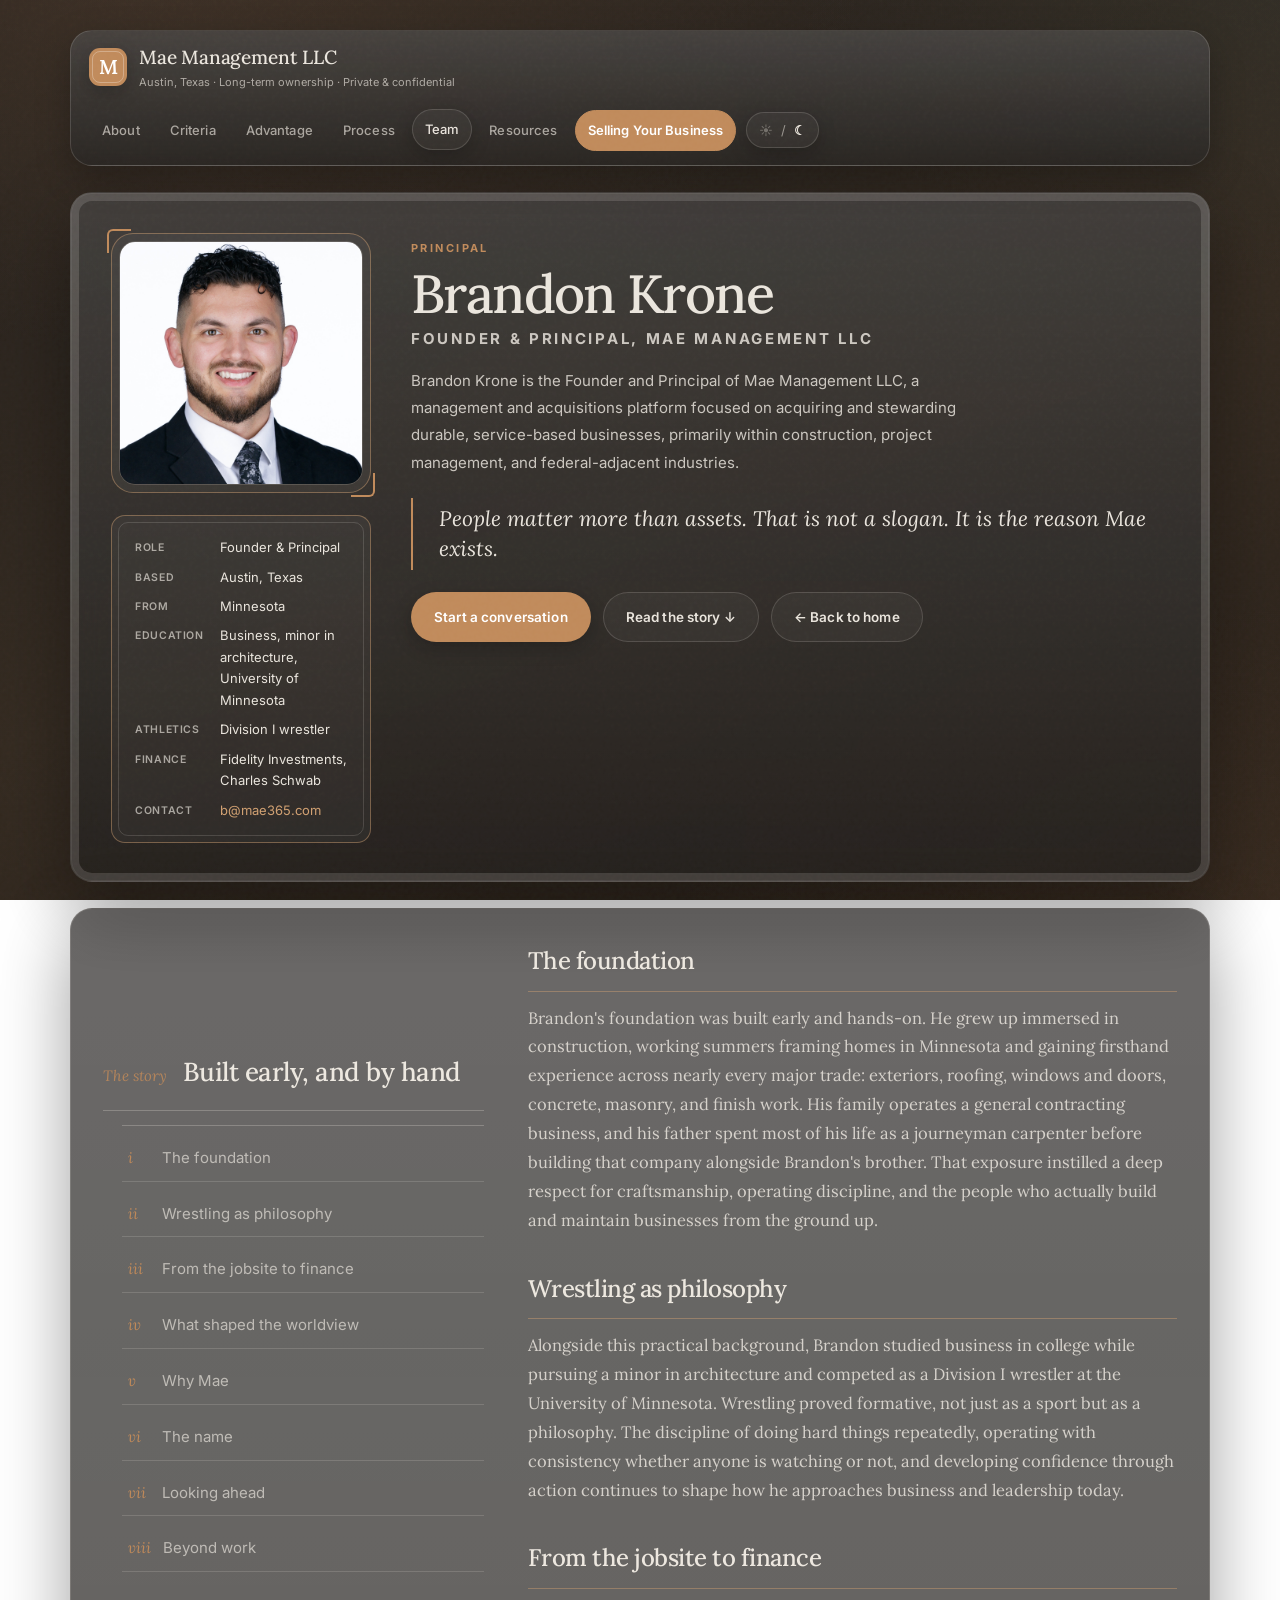
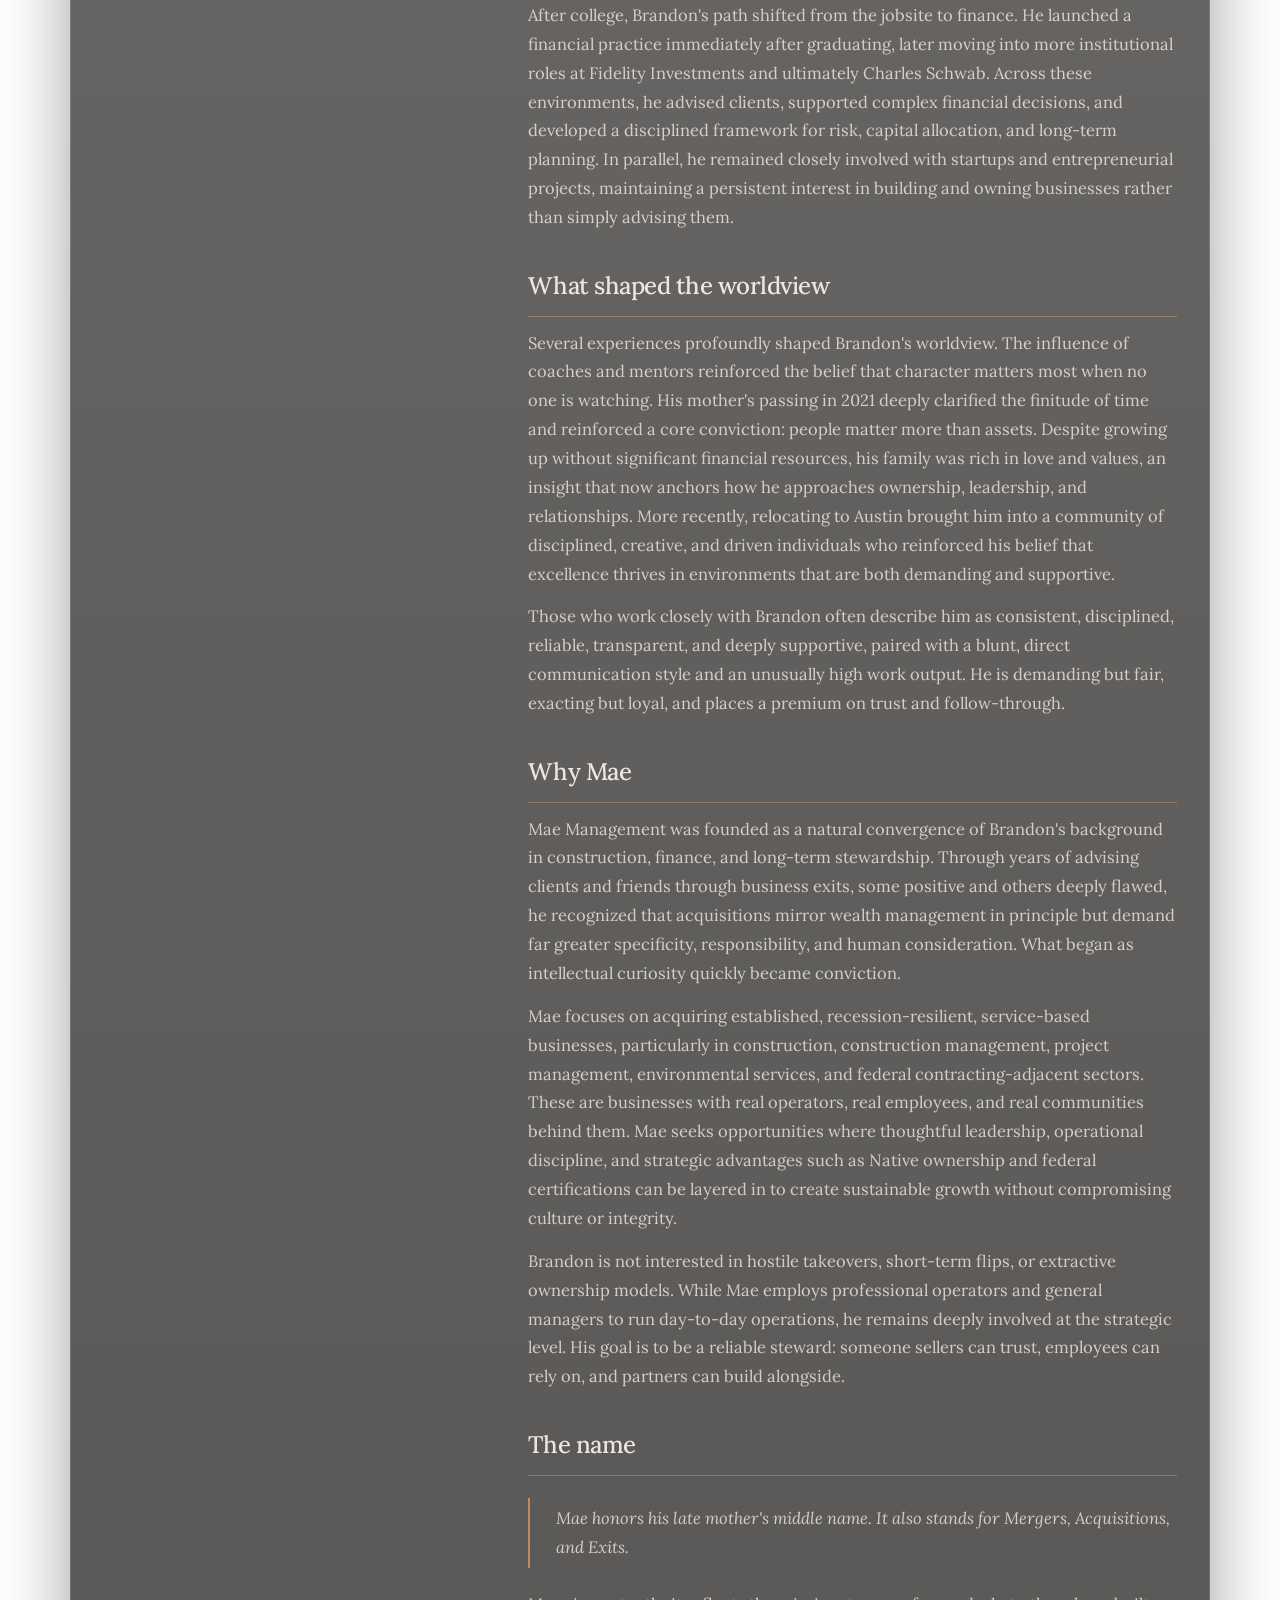
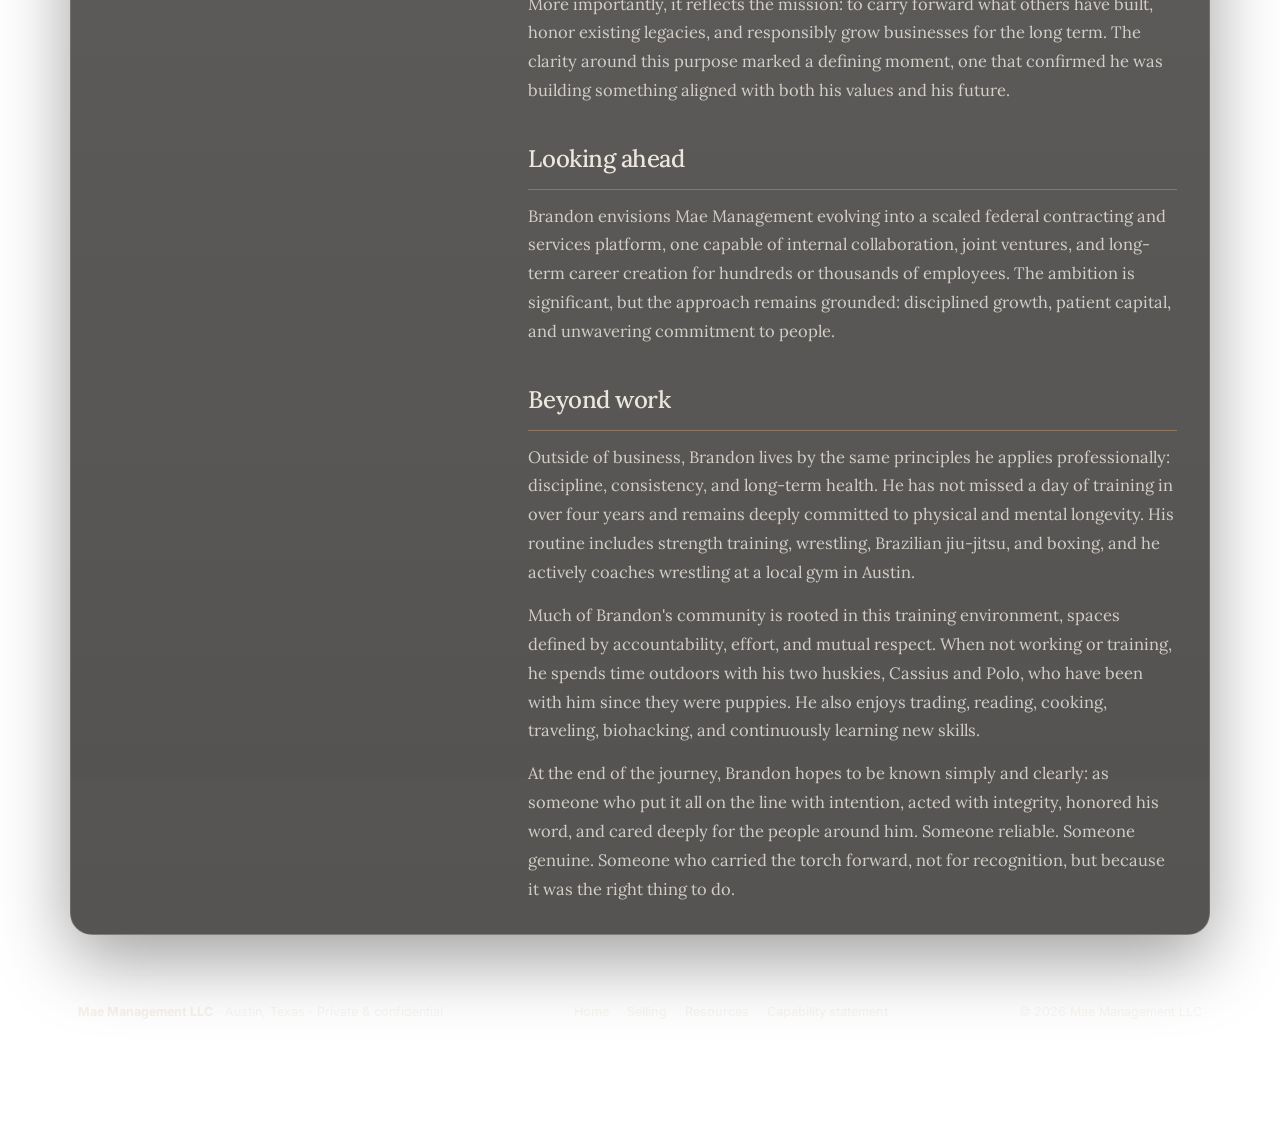
==== commit ae1a5bf9: "Bio: add "Read the story" scroll cue in hero" ====
--- a/brandon-krone.html
+++ b/brandon-krone.html
@@ -82,12 +82,12 @@
       <p class="metaTitle" style="margin-bottom:0">Founder &amp; Principal, Mae Management LLC</p>
       <p class="lead">Brandon Krone is the Founder and Principal of Mae Management LLC, a management and acquisitions platform focused on acquiring and stewarding durable, service-based businesses, primarily within construction, project management, and federal-adjacent industries.</p>
       <blockquote class="pull" style="margin-top:22px"><p style="font-size:21px!important">People matter more than assets. That is not a slogan. It is the reason Mae exists.</p></blockquote>
-      <div class="btnRow"><a class="btn primary" href="transition.html">Start a conversation</a><a class="btn ghost" href="index.html">← Back to home</a></div>
+      <div class="btnRow"><a class="btn primary" href="transition.html">Start a conversation</a><a class="btn ghost" href="#story">Read the story ↓</a><a class="btn ghost" href="index.html">← Back to home</a></div>
     </div>
   </section>
 
   <div class="grid">
-    <section class="card still span2 reveal">
+    <section class="card still span2 reveal" id="story">
       <div class="story">
         <div class="side">
           <div class="sectionHead" style="margin-bottom:0"><span class="num">The story</span><h2 style="font-size:26px">Built early, and by hand</h2></div>
--- a/assets/mae.css
+++ b/assets/mae.css
@@ -1,18 +1,18 @@
 /* ═══════════════════════════════════════════════════════════════
-MAE MANAGEMENT LLC — Design System v3
-Warm foundation (cream · clay · sage) with engraved craft.
-One file governs every page. Edit tokens here, not in pages.
-═══════════════════════════════════════════════════════════════ */
+   MAE MANAGEMENT LLC — Design System v3
+   Warm foundation (cream · clay · sage) with engraved craft.
+   One file governs every page. Edit tokens here, not in pages.
+   ═══════════════════════════════════════════════════════════════ */
 
 @import url('https://fonts.googleapis.com/css2?family=Lora:ital,wght@0,400;0,500;0,600;1,400;1,500&family=Inter:wght@400;500;600;700&display=swap');
 
 :root{
   /* LIGHT — the foundation */
---page-grad:
-  radial-gradient(1200px 700px at 12% -8%, rgba(176,136,80,.20), transparent 60%),
-  radial-gradient(1000px 620px at 100% 110%, rgba(160,120,72,.16), transparent 62%),
-  radial-gradient(900px 520px at 100% 0%, rgba(138,154,123,.10), transparent 54%),
-  linear-gradient(160deg, #fffdf9 0%, #f4ece0 55%, #ece1cf 100%);
+  --page-grad:
+    radial-gradient(1200px 700px at 12% -8%, rgba(176,136,80,.20), transparent 60%),
+    radial-gradient(1000px 620px at 100% 110%, rgba(160,120,72,.16), transparent 62%),
+    radial-gradient(900px 520px at 100% 0%, rgba(138,154,123,.10), transparent 54%),
+    linear-gradient(160deg, #fffdf9 0%, #f4ece0 55%, #ece1cf 100%);
   --bg:#f5f0e7; --bg-2:#efe7db;
   --surface:rgba(255,255,255,.72); --surface-strong:rgba(255,255,255,.86); --surface-soft:rgba(255,255,255,.54);
   --ink:#1f1a14; --ink-soft:rgba(31,26,20,.78); --muted:#665c52; --faint:rgba(31,26,20,.46);
@@ -216,6 +216,7 @@
 /* ── Reveal ── */
 .reveal{opacity:0;transform:translateY(18px);transition:opacity .7s ease,transform .7s ease}
 .reveal.in{opacity:1;transform:none}
+@media print{.reveal{opacity:1!important;transform:none!important}}
 @media (prefers-reduced-motion:reduce){.reveal{opacity:1;transform:none;transition:none}}
 
 /* ── Responsive ── */
